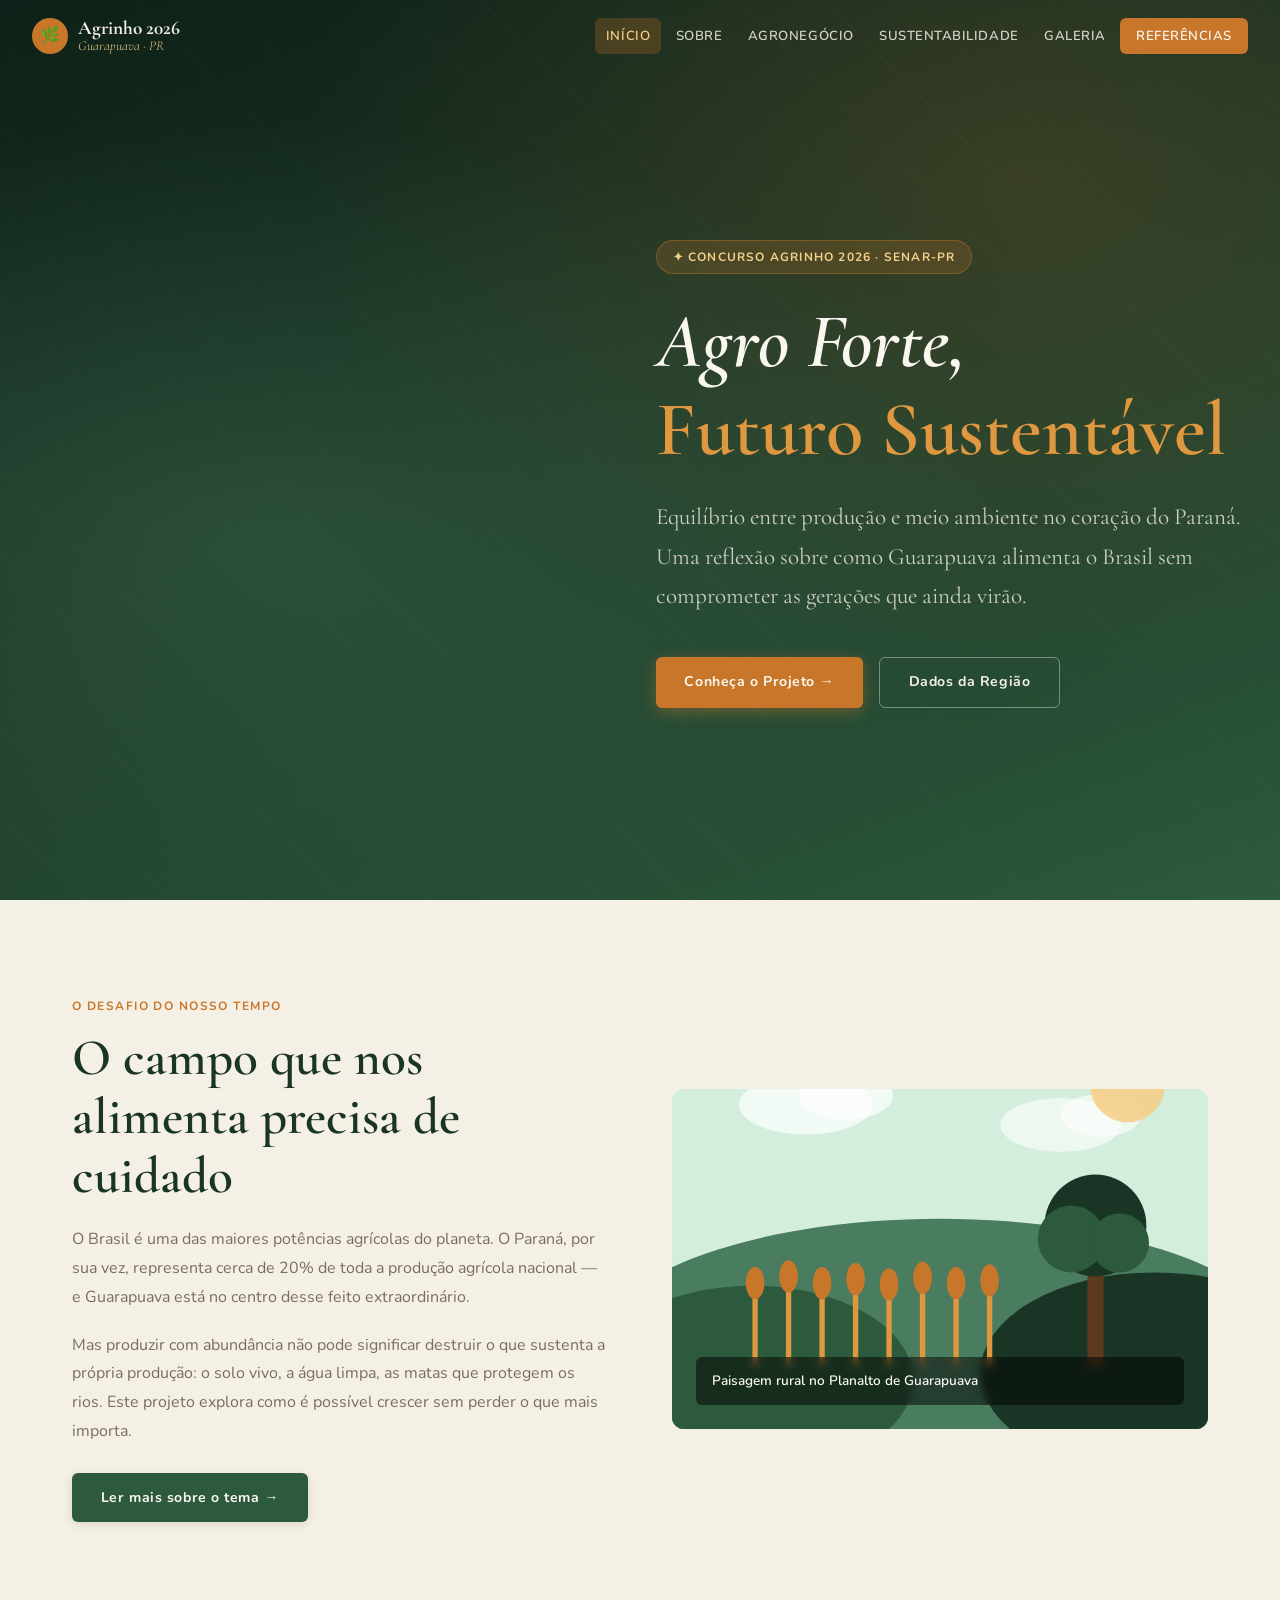
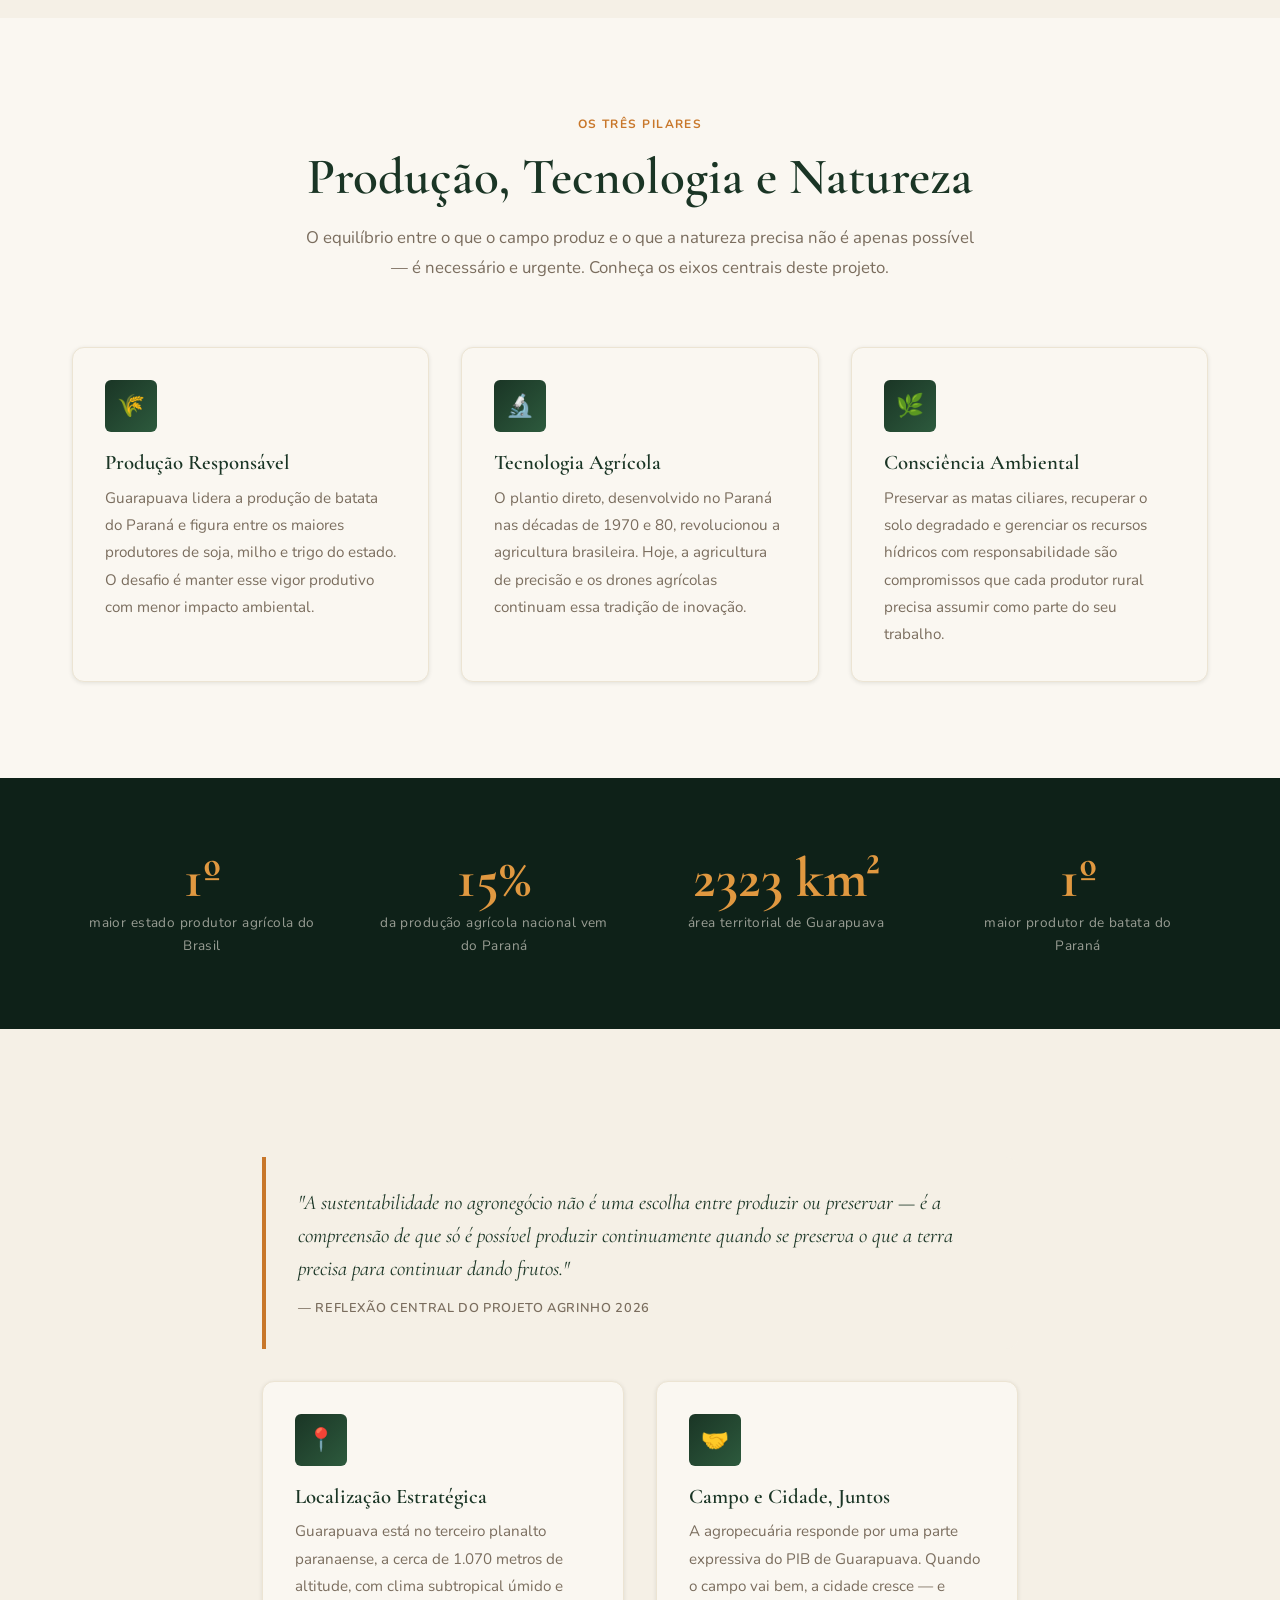
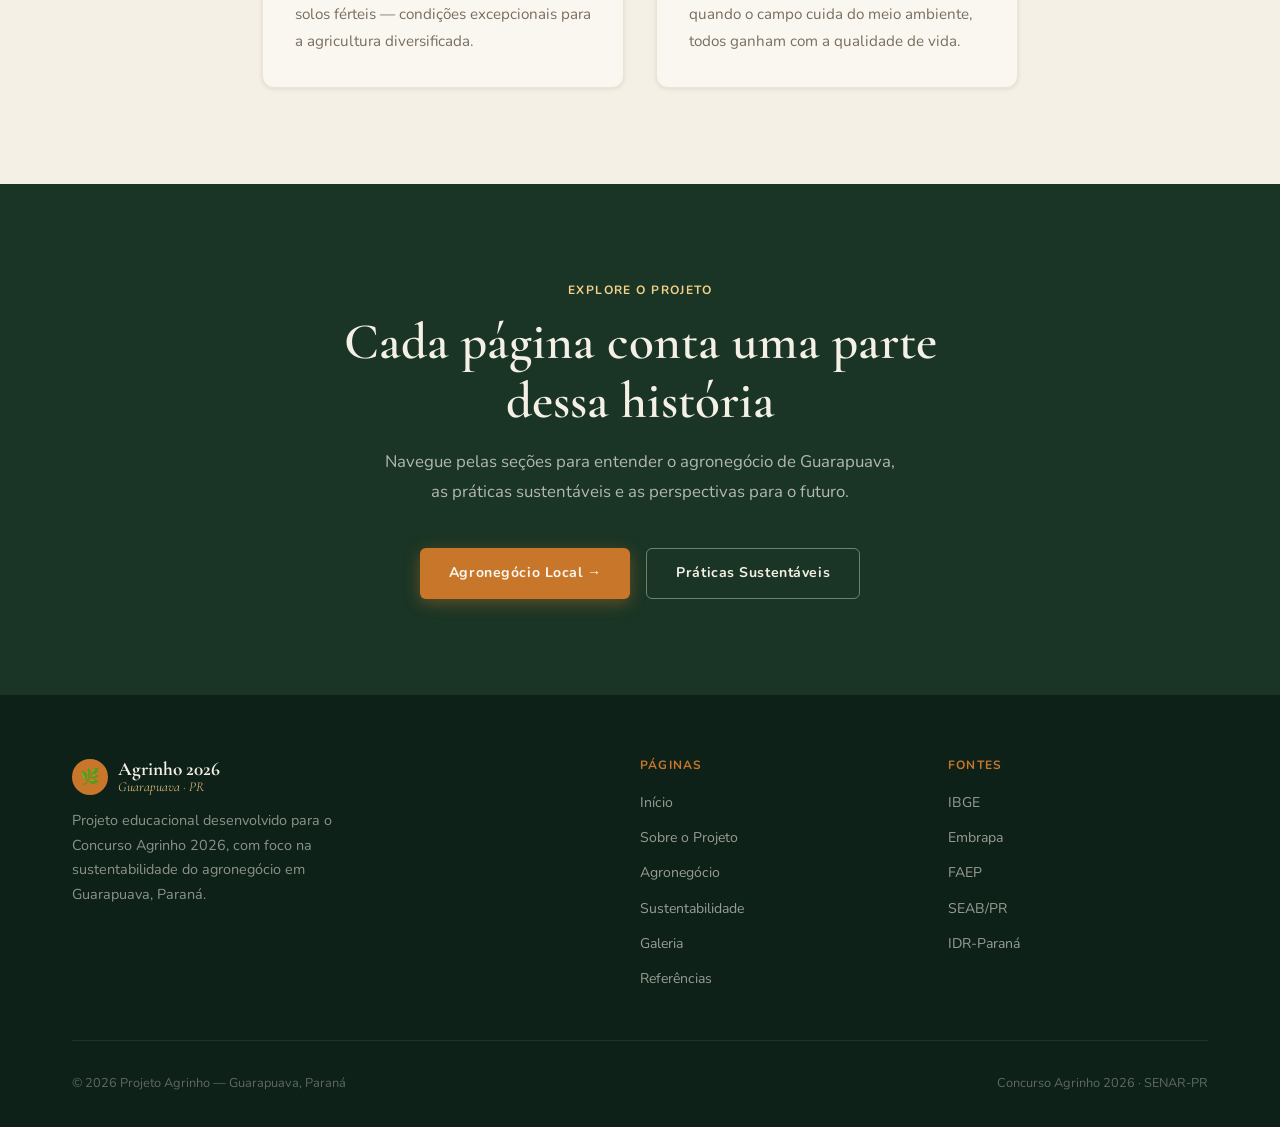
==== index.html @ 1bed99d6 "Fechado, meus nengue, tudo pelo VS!" ====
<!DOCTYPE html>
<html lang="pt-BR">
<head>
  <meta charset="UTF-8">
  <meta name="viewport" content="width=device-width, initial-scale=1.0">
  <meta name="description" content="Projeto Agrinho 2026 — Agro forte, futuro sustentável: equilíbrio entre produção e meio ambiente. Guarapuava, Paraná.">
  <title>Agrinho 2026 — Agro Forte, Futuro Sustentável | Guarapuava</title>
  <link rel="stylesheet" href="css/style.css">
</head>
<body>

<!-- ── Navigation ──────────────────────────────────────── -->
<nav class="nav" id="main-nav">
  <a class="nav-logo" href="index.html">
    <div class="nav-logo-mark">🌿</div>
    <div class="nav-logo-text">Agrinho 2026<span>Guarapuava · PR</span></div>
  </a>
  <div class="nav-links">
    <a href="index.html" class="active">Início</a>
    <a href="sobre.html">Sobre</a>
    <a href="agronegocio.html">Agronegócio</a>
    <a href="sustentabilidade.html">Sustentabilidade</a>
    <a href="galeria.html">Galeria</a>
    <a href="referencias.html" class="nav-cta">Referências</a>
  </div>
  <button class="nav-burger" aria-label="Abrir menu"><span></span><span></span><span></span></button>
</nav>
<div class="nav-mobile">
  <a href="index.html">🏠 Início</a>
  <a href="sobre.html">📖 Sobre o Projeto</a>
  <a href="agronegocio.html">🌾 Agronegócio</a>
  <a href="sustentabilidade.html">🌱 Sustentabilidade</a>
  <a href="galeria.html">📷 Galeria</a>
  <a href="referencias.html">📚 Referências</a>
</div>

<!-- ── Hero ────────────────────────────────────────────── -->
<section class="hero">
  <div class="hero-bg"></div>

  <!-- Decorative SVG landscape -->
  <svg class="hero-deco" viewBox="0 0 600 400" fill="none" xmlns="http://www.w3.org/2000/svg" aria-hidden="true">
    <ellipse cx="300" cy="380" rx="320" ry="80" fill="#4a7c5f"/>
    <rect x="40" y="120" width="18" height="180" fill="#2d5a3d"/>
    <ellipse cx="49" cy="100" rx="38" ry="55" fill="#2d5a3d"/>
    <rect x="130" y="160" width="14" height="140" fill="#2d5a3d"/>
    <ellipse cx="137" cy="140" rx="30" ry="45" fill="#1a3525"/>
    <rect x="490" y="100" width="20" height="200" fill="#2d5a3d"/>
    <ellipse cx="500" cy="80" rx="42" ry="58" fill="#2d5a3d"/>
    <rect x="530" y="140" width="16" height="160" fill="#1a3525"/>
    <ellipse cx="538" cy="125" rx="32" ry="48" fill="#1a3525"/>
    <!-- wheat stalks -->
    <line x1="200" y1="380" x2="195" y2="280" stroke="#c8772a" stroke-width="2.5"/>
    <ellipse cx="195" cy="270" rx="6" ry="14" fill="#e09840"/>
    <line x1="220" y1="380" x2="218" y2="270" stroke="#c8772a" stroke-width="2.5"/>
    <ellipse cx="218" cy="258" rx="6" ry="14" fill="#e09840"/>
    <line x1="240" y1="380" x2="243" y2="285" stroke="#c8772a" stroke-width="2.5"/>
    <ellipse cx="243" cy="273" rx="6" ry="14" fill="#e09840"/>
    <line x1="260" y1="380" x2="256" y2="265" stroke="#c8772a" stroke-width="2.5"/>
    <ellipse cx="256" cy="253" rx="6" ry="14" fill="#e09840"/>
    <line x1="340" y1="380" x2="338" y2="275" stroke="#c8772a" stroke-width="2.5"/>
    <ellipse cx="338" cy="263" rx="6" ry="14" fill="#e09840"/>
    <line x1="360" y1="380" x2="363" y2="268" stroke="#c8772a" stroke-width="2.5"/>
    <ellipse cx="363" cy="256" rx="6" ry="14" fill="#e09840"/>
    <line x1="380" y1="380" x2="377" y2="278" stroke="#c8772a" stroke-width="2.5"/>
    <ellipse cx="377" cy="266" rx="6" ry="14" fill="#e09840"/>
    <!-- mountains -->
    <polygon points="300,60 180,300 420,300" fill="#1a3525" opacity=".4"/>
    <polygon points="380,100 260,300 500,300" fill="#0e2118" opacity=".3"/>
    <polygon points="200,140 100,300 310,300" fill="#2d5a3d" opacity=".3"/>
    <!-- sun glow -->
    <circle cx="300" cy="80" r="45" fill="#e09840" opacity=".25"/>
    <circle cx="300" cy="80" r="28" fill="#f5d08a" opacity=".35"/>
  </svg>

  <div class="hero-content">
    <div class="hero-label">✦ Concurso Agrinho 2026 · SENAR-PR</div>
    <h1>Agro Forte,<br><em>Futuro Sustentável</em></h1>
    <p class="lead">Equilíbrio entre produção e meio ambiente no coração do Paraná. Uma reflexão sobre como Guarapuava alimenta o Brasil sem comprometer as gerações que ainda virão.</p>
    <div class="hero-actions">
      <a href="sobre.html" class="btn btn-primary">Conheça o Projeto →</a>
      <a href="agronegocio.html" class="btn btn-outline">Dados da Região</a>
    </div>
  </div>
</section>

<!-- ── Intro ────────────────────────────────────────────── -->
<section class="section bg-creme">
  <div class="container">
    <div class="split">
      <div class="split-text reveal-left">
        <span class="label">O desafio do nosso tempo</span>
        <h2>O campo que nos alimenta precisa de cuidado</h2>
        <p>O Brasil é uma das maiores potências agrícolas do planeta. O Paraná, por sua vez, representa cerca de 20% de toda a produção agrícola nacional — e Guarapuava está no centro desse feito extraordinário.</p>
        <p>Mas produzir com abundância não pode significar destruir o que sustenta a própria produção: o solo vivo, a água limpa, as matas que protegem os rios. Este projeto explora como é possível crescer sem perder o que mais importa.</p>
        <a href="sobre.html" class="btn btn-verde" style="margin-top:.5rem">Ler mais sobre o tema →</a>
      </div>
      <div class="reveal-right">
        <div class="viz-box" style="min-height:340px">
          <div class="viz-scene" style="background:linear-gradient(180deg,#e8f4ee 0%,#b5d4c2 35%,#7aaa8e 65%,#2d5a3d 100%)">
            <!-- Stylized field scene -->
            <svg width="100%" height="100%" viewBox="0 0 400 340" preserveAspectRatio="xMidYMid slice">
              <!-- sky -->
              <rect width="400" height="180" fill="#d4eedd"/>
              <!-- clouds -->
              <ellipse cx="100" cy="55" rx="50" ry="22" fill="white" opacity=".7"/>
              <ellipse cx="130" cy="48" rx="35" ry="18" fill="white" opacity=".7"/>
              <ellipse cx="290" cy="70" rx="45" ry="20" fill="white" opacity=".6"/>
              <ellipse cx="320" cy="63" rx="30" ry="16" fill="white" opacity=".6"/>
              <!-- sun -->
              <circle cx="340" cy="40" r="28" fill="#f5d08a" opacity=".9"/>
              <!-- hills -->
              <ellipse cx="200" cy="240" rx="260" ry="100" fill="#4a7c5f"/>
              <ellipse cx="60" cy="260" rx="120" ry="70" fill="#2d5a3d"/>
              <ellipse cx="360" cy="255" rx="130" ry="75" fill="#1a3525"/>
              <!-- rows of crops -->
              <rect x="60" y="195" width="4" height="55" fill="#e09840" rx="2"/>
              <ellipse cx="62" cy="188" rx="7" ry="12" fill="#c8772a"/>
              <rect x="85" y="190" width="4" height="60" fill="#e09840" rx="2"/>
              <ellipse cx="87" cy="183" rx="7" ry="12" fill="#c8772a"/>
              <rect x="110" y="195" width="4" height="55" fill="#e09840" rx="2"/>
              <ellipse cx="112" cy="188" rx="7" ry="12" fill="#c8772a"/>
              <rect x="135" y="192" width="4" height="58" fill="#e09840" rx="2"/>
              <ellipse cx="137" cy="185" rx="7" ry="12" fill="#c8772a"/>
              <rect x="160" y="196" width="4" height="54" fill="#e09840" rx="2"/>
              <ellipse cx="162" cy="189" rx="7" ry="12" fill="#c8772a"/>
              <rect x="185" y="191" width="4" height="59" fill="#e09840" rx="2"/>
              <ellipse cx="187" cy="184" rx="7" ry="12" fill="#c8772a"/>
              <rect x="210" y="195" width="4" height="55" fill="#e09840" rx="2"/>
              <ellipse cx="212" cy="188" rx="7" ry="12" fill="#c8772a"/>
              <rect x="235" y="193" width="4" height="57" fill="#e09840" rx="2"/>
              <ellipse cx="237" cy="186" rx="7" ry="12" fill="#c8772a"/>
              <!-- tree -->
              <rect x="310" y="160" width="12" height="90" fill="#5c3a1e"/>
              <circle cx="316" cy="145" r="38" fill="#1a3525"/>
              <circle cx="298" cy="155" r="25" fill="#2d5a3d"/>
              <circle cx="334" cy="158" r="22" fill="#2d5a3d"/>
            </svg>
          </div>
          <div class="viz-caption">Paisagem rural no Planalto de Guarapuava</div>
        </div>
      </div>
    </div>
  </div>
</section>

<!-- ── Three Pillars ────────────────────────────────────── -->
<section class="section bg-branco">
  <div class="container">
    <div class="section-header reveal">
      <span class="label">Os três pilares</span>
      <h2>Produção, Tecnologia e Natureza</h2>
      <p>O equilíbrio entre o que o campo produz e o que a natureza precisa não é apenas possível — é necessário e urgente. Conheça os eixos centrais deste projeto.</p>
    </div>
    <div class="grid-3">
      <div class="card reveal delay-1">
        <div class="card-icon">🌾</div>
        <h3>Produção Responsável</h3>
        <p>Guarapuava lidera a produção de batata do Paraná e figura entre os maiores produtores de soja, milho e trigo do estado. O desafio é manter esse vigor produtivo com menor impacto ambiental.</p>
      </div>
      <div class="card reveal delay-2">
        <div class="card-icon">🔬</div>
        <h3>Tecnologia Agrícola</h3>
        <p>O plantio direto, desenvolvido no Paraná nas décadas de 1970 e 80, revolucionou a agricultura brasileira. Hoje, a agricultura de precisão e os drones agrícolas continuam essa tradição de inovação.</p>
      </div>
      <div class="card reveal delay-3">
        <div class="card-icon">🌿</div>
        <h3>Consciência Ambiental</h3>
        <p>Preservar as matas ciliares, recuperar o solo degradado e gerenciar os recursos hídricos com responsabilidade são compromissos que cada produtor rural precisa assumir como parte do seu trabalho.</p>
      </div>
    </div>
  </div>
</section>

<!-- ── Stats Strip ───────────────────────────────────────── -->
<div class="stat-strip">
  <div class="container">
    <div class="stat-strip-inner">
      <div class="stat-item reveal">
        <span class="stat-number"><span data-target="2" data-suffix="º">2º</span></span>
        <span class="stat-label">maior estado produtor agrícola do Brasil</span>
      </div>
      <div class="stat-item reveal delay-1">
        <span class="stat-number"><span data-target="20" data-suffix="%">20%</span></span>
        <span class="stat-label">da produção agrícola nacional vem do Paraná</span>
      </div>
      <div class="stat-item reveal delay-2">
        <span class="stat-number"><span data-target="3177" data-suffix=" km²">3.177 km²</span></span>
        <span class="stat-label">área territorial de Guarapuava</span>
      </div>
      <div class="stat-item reveal delay-3">
        <span class="stat-number"><span data-target="1" data-suffix="º">1º</span></span>
        <span class="stat-label">maior produtor de batata do Paraná</span>
      </div>
    </div>
  </div>
</div>

<!-- ── Callout ──────────────────────────────────────────── -->
<section class="section bg-creme">
  <div class="container" style="max-width:820px">
    <div class="callout reveal">
      <p>"A sustentabilidade no agronegócio não é uma escolha entre produzir ou preservar — é a compreensão de que só é possível produzir continuamente quando se preserva o que a terra precisa para continuar dando frutos."</p>
      <cite>— Reflexão central do Projeto Agrinho 2026</cite>
    </div>
    <div class="grid-2" style="margin-top:2rem">
      <div class="card reveal delay-1">
        <div class="card-icon">📍</div>
        <h3>Localização Estratégica</h3>
        <p>Guarapuava está no terceiro planalto paranaense, a cerca de 1.070 metros de altitude, com clima subtropical úmido e solos férteis — condições excepcionais para a agricultura diversificada.</p>
      </div>
      <div class="card reveal delay-2">
        <div class="card-icon">🤝</div>
        <h3>Campo e Cidade, Juntos</h3>
        <p>A agropecuária responde por uma parte expressiva do PIB de Guarapuava. Quando o campo vai bem, a cidade cresce — e quando o campo cuida do meio ambiente, todos ganham com a qualidade de vida.</p>
      </div>
    </div>
  </div>
</section>

<!-- ── CTA Block ─────────────────────────────────────────── -->
<section class="section bg-verde">
  <div class="container" style="text-align:center">
    <div class="reveal">
      <span class="label" style="color:var(--ambar-palido);display:block;margin-bottom:.8rem">Explore o projeto</span>
      <h2 style="color:var(--creme);max-width:640px;margin:0 auto 1rem">Cada página conta uma parte dessa história</h2>
      <p style="color:rgba(245,240,230,.7);max-width:520px;margin:0 auto 2.5rem;font-size:1.05rem">Navegue pelas seções para entender o agronegócio de Guarapuava, as práticas sustentáveis e as perspectivas para o futuro.</p>
      <div style="display:flex;gap:1rem;justify-content:center;flex-wrap:wrap">
        <a href="agronegocio.html" class="btn btn-primary">Agronegócio Local →</a>
        <a href="sustentabilidade.html" class="btn btn-outline">Práticas Sustentáveis</a>
      </div>
    </div>
  </div>
</section>

<!-- ── Footer ────────────────────────────────────────────── -->
<footer class="footer">
  <div class="container">
    <div class="footer-grid">
      <div class="footer-brand">
        <a class="nav-logo" href="index.html">
          <div class="nav-logo-mark">🌿</div>
          <div class="nav-logo-text">Agrinho 2026<span>Guarapuava · PR</span></div>
        </a>
        <p>Projeto educacional desenvolvido para o Concurso Agrinho 2026, com foco na sustentabilidade do agronegócio em Guarapuava, Paraná.</p>
      </div>
      <div class="footer-col">
        <h5>Páginas</h5>
        <ul>
          <li><a href="index.html">Início</a></li>
          <li><a href="sobre.html">Sobre o Projeto</a></li>
          <li><a href="agronegocio.html">Agronegócio</a></li>
          <li><a href="sustentabilidade.html">Sustentabilidade</a></li>
          <li><a href="galeria.html">Galeria</a></li>
          <li><a href="referencias.html">Referências</a></li>
        </ul>
      </div>
      <div class="footer-col">
        <h5>Fontes</h5>
        <ul>
          <li><a href="https://www.ibge.gov.br" target="_blank">IBGE</a></li>
          <li><a href="https://www.embrapa.br" target="_blank">Embrapa</a></li>
          <li><a href="https://www.faep.com.br" target="_blank">FAEP</a></li>
          <li><a href="https://www.agricultura.pr.gov.br" target="_blank">SEAB/PR</a></li>
          <li><a href="https://www.idr.pr.gov.br" target="_blank">IDR-Paraná</a></li>
        </ul>
      </div>
    </div>
    <div class="footer-bottom">
      <span>© 2026 Projeto Agrinho — Guarapuava, Paraná</span>
      <span>Concurso Agrinho 2026 · SENAR-PR</span>
    </div>
  </div>
</footer>

<script src="js/main.js"></script>
</body>
</html>
---- css/style.css ----
/* ============================================================
   AGRINHO 2026 — Agro Forte, Futuro Sustentável
   Stylesheet principal — Estilo Editorial Orgânico
   ============================================================ */

@import url('https://fonts.googleapis.com/css2?family=Cormorant+Garamond:ital,wght@0,300;0,400;0,600;0,700;1,300;1,400;1,600&family=Nunito:wght@300;400;500;600;700&family=Playfair+Display:ital,wght@0,700;0,800;1,400&display=swap');

/* ── Variables ──────────────────────────────────────────── */
:root {
  --verde-escuro:    #0e2118;
  --verde-floresta:  #1a3525;
  --verde-medio:     #2d5a3d;
  --verde-claro:     #4a7c5f;
  --verde-suave:     #7aaa8e;
  --verde-palido:    #c4ddd0;
  --ambar:           #c8772a;
  --ambar-claro:     #e09840;
  --ambar-palido:    #f5d08a;
  --creme:           #f5f0e6;
  --creme-escuro:    #ece4d3;
  --branco:          #faf7f1;
  --marrom:          #3a1f0c;
  --cinza-quente:    #7a6d5e;
  --font-display:    'Cormorant Garamond', Georgia, serif;
  --font-heading:    'Playfair Display', Georgia, serif;
  --font-body:       'Nunito', sans-serif;
  --shadow-xs: 0 1px 4px rgba(14,33,24,.10);
  --shadow-sm: 0 2px 10px rgba(14,33,24,.13);
  --shadow-md: 0 6px 24px rgba(14,33,24,.18);
  --shadow-lg: 0 12px 48px rgba(14,33,24,.25);
  --radius:    6px;
  --radius-lg: 12px;
  --ease:      cubic-bezier(.25,.8,.25,1);
  --transition:all .35s cubic-bezier(.25,.8,.25,1);
}

/* ── Reset ──────────────────────────────────────────────── */
*,*::before,*::after{box-sizing:border-box;margin:0;padding:0}
html{scroll-behavior:smooth;font-size:16px}
body{font-family:var(--font-body);background-color:var(--branco);color:var(--marrom);line-height:1.7;overflow-x:hidden}
img{max-width:100%;display:block}
a{color:inherit;text-decoration:none}
ul{list-style:none}

/* ── Typography ─────────────────────────────────────────── */
h1,h2,h3,h4,h5{font-family:var(--font-display);line-height:1.15;color:var(--verde-floresta)}
h1{font-size:clamp(2.4rem,6vw,4.8rem);font-weight:600}
h2{font-size:clamp(1.9rem,4vw,3.2rem);font-weight:600}
h3{font-size:clamp(1.4rem,3vw,2rem);font-weight:600}
h4{font-size:1.2rem;font-weight:600}
p{font-size:1rem;line-height:1.8;color:var(--cinza-quente)}
.lead{font-family:var(--font-display);font-size:clamp(1.15rem,2.5vw,1.45rem);font-weight:400;color:var(--verde-medio);line-height:1.7}
.label{font-family:var(--font-body);font-size:.75rem;font-weight:700;letter-spacing:.12em;text-transform:uppercase;color:var(--ambar)}

/* ── Navigation ─────────────────────────────────────────── */
.nav{position:fixed;top:0;left:0;right:0;z-index:1000;padding:0 2rem;height:72px;display:flex;align-items:center;justify-content:space-between;transition:var(--transition)}
.nav.transparent{background:transparent}
.nav.solid{background:var(--verde-floresta);box-shadow:var(--shadow-md)}
.nav-logo{display:flex;align-items:center;gap:.6rem}
.nav-logo-mark{width:36px;height:36px;background:var(--ambar);border-radius:50%;display:flex;align-items:center;justify-content:center;font-size:1rem;flex-shrink:0}
.nav-logo-text{font-family:var(--font-display);font-size:1.2rem;font-weight:700;color:var(--creme);line-height:1.1}
.nav-logo-text span{font-weight:300;font-style:italic;display:block;font-size:.85rem;color:var(--ambar-palido)}
.nav-links{display:flex;align-items:center;gap:.2rem}
.nav-links a{font-family:var(--font-body);font-size:.82rem;font-weight:600;letter-spacing:.04em;text-transform:uppercase;color:var(--creme);padding:.4rem .7rem;border-radius:var(--radius);transition:var(--transition);opacity:.85}
.nav-links a:hover,.nav-links a.active{background:rgba(200,119,42,.25);color:var(--ambar-palido);opacity:1}
.nav-cta{background:var(--ambar)!important;color:var(--branco)!important;opacity:1!important;padding:.45rem 1rem!important;border-radius:var(--radius)!important}
.nav-cta:hover{background:var(--ambar-claro)!important}
.nav-burger{display:none;flex-direction:column;gap:5px;cursor:pointer;padding:.4rem;background:none;border:none}
.nav-burger span{display:block;width:24px;height:2px;background:var(--creme);border-radius:2px;transition:var(--transition)}
.nav-mobile{display:none;position:fixed;top:72px;left:0;right:0;background:var(--verde-escuro);padding:1.5rem 2rem;z-index:999;border-top:1px solid rgba(255,255,255,.08);flex-direction:column;gap:.4rem}
.nav-mobile.open{display:flex}
.nav-mobile a{font-family:var(--font-body);font-size:.95rem;font-weight:600;color:var(--creme);padding:.7rem 1rem;border-radius:var(--radius);transition:var(--transition)}
.nav-mobile a:hover{background:rgba(200,119,42,.2)}

/* ── Hero ───────────────────────────────────────────────── */
.hero{position:relative;min-height:100vh;display:flex;align-items:center;overflow:hidden;background:var(--verde-floresta)}
.hero-bg{position:absolute;inset:0;background:radial-gradient(ellipse at 20% 60%,rgba(74,124,95,.35) 0%,transparent 55%),radial-gradient(ellipse at 80% 20%,rgba(200,119,42,.18) 0%,transparent 50%),linear-gradient(160deg,var(--verde-escuro) 0%,var(--verde-floresta) 45%,var(--verde-medio) 100%)}
.hero-bg::after{content:'';position:absolute;inset:0;background-image:repeating-linear-gradient(45deg,transparent,transparent 60px,rgba(255,255,255,.018) 60px,rgba(255,255,255,.018) 61px)}
.hero-content{position:relative;z-index:2;max-width:1200px;margin:0 auto;padding:8rem 2rem 5rem;width:100%}
.hero-label{display:inline-flex;align-items:center;gap:.5rem;background:rgba(200,119,42,.2);border:1px solid rgba(200,119,42,.4);border-radius:999px;padding:.35rem 1rem;font-family:var(--font-body);font-size:.75rem;font-weight:700;letter-spacing:.1em;text-transform:uppercase;color:var(--ambar-palido);margin-bottom:1.5rem}
.hero h1{color:var(--branco);max-width:820px;margin-bottom:1.5rem;font-style:italic}
.hero h1 em{font-style:normal;color:var(--ambar-claro)}
.hero .lead{color:rgba(245,240,230,.8);max-width:620px;margin-bottom:2.5rem}
.hero-actions{display:flex;gap:1rem;flex-wrap:wrap}
.page-hero{position:relative;padding:9rem 2rem 5rem;background:var(--verde-floresta);overflow:hidden;text-align:center}
.page-hero::before{content:'';position:absolute;inset:0;background:radial-gradient(ellipse at 50% 100%,rgba(74,124,95,.4) 0%,transparent 60%),radial-gradient(ellipse at 80% 0%,rgba(200,119,42,.15) 0%,transparent 50%)}
.page-hero .label{color:var(--ambar-palido);margin-bottom:.8rem;display:block}
.page-hero h1{color:var(--branco);font-style:italic;position:relative;z-index:1}
.page-hero p{color:rgba(245,240,230,.75);max-width:600px;margin:1rem auto 0;position:relative;z-index:1;font-size:1.05rem}

/* ── Buttons ─────────────────────────────────────────────── */
.btn{display:inline-flex;align-items:center;gap:.5rem;font-family:var(--font-body);font-size:.88rem;font-weight:700;letter-spacing:.04em;padding:.8rem 1.8rem;border-radius:var(--radius);border:none;cursor:pointer;transition:var(--transition);text-decoration:none}
.btn-primary{background:var(--ambar);color:var(--branco);box-shadow:0 4px 16px rgba(200,119,42,.4)}
.btn-primary:hover{background:var(--ambar-claro);box-shadow:0 6px 20px rgba(200,119,42,.5);transform:translateY(-2px)}
.btn-outline{background:transparent;color:var(--creme);border:1.5px solid rgba(245,240,230,.4)}
.btn-outline:hover{background:rgba(245,240,230,.1);border-color:rgba(245,240,230,.7)}
.btn-verde{background:var(--verde-medio);color:var(--branco);box-shadow:var(--shadow-sm)}
.btn-verde:hover{background:var(--verde-claro);transform:translateY(-2px)}

/* ── Layout ──────────────────────────────────────────────── */
.container{max-width:1200px;margin:0 auto;padding:0 2rem}
.section{padding:6rem 0}
.section-sm{padding:4rem 0}
.section-lg{padding:8rem 0}
.section-header{text-align:center;max-width:680px;margin:0 auto 4rem}
.section-header .label{display:block;margin-bottom:.8rem}
.section-header p{margin-top:1rem;font-size:1.05rem}
.grid-2{display:grid;grid-template-columns:1fr 1fr;gap:2rem}
.grid-3{display:grid;grid-template-columns:repeat(3,1fr);gap:2rem}
.grid-4{display:grid;grid-template-columns:repeat(4,1fr);gap:2rem}

/* ── Cards ───────────────────────────────────────────────── */
.card{background:var(--branco);border:1px solid var(--creme-escuro);border-radius:var(--radius-lg);padding:2rem;transition:var(--transition);box-shadow:var(--shadow-xs)}
.card:hover{box-shadow:var(--shadow-md);transform:translateY(-4px);border-color:var(--verde-palido)}
.card-icon{width:52px;height:52px;background:linear-gradient(135deg,var(--verde-floresta),var(--verde-medio));border-radius:var(--radius);display:flex;align-items:center;justify-content:center;font-size:1.4rem;margin-bottom:1.2rem;flex-shrink:0}
.card h3{color:var(--verde-floresta);margin-bottom:.6rem;font-size:1.3rem}
.card p{font-size:.95rem}

/* ── Stat Strip ──────────────────────────────────────────── */
.stat-strip{background:var(--verde-escuro);padding:3.5rem 0}
.stat-strip-inner{display:grid;grid-template-columns:repeat(4,1fr);gap:2rem;text-align:center}
.stat-item{padding:1rem}
.stat-number{font-family:var(--font-display);font-size:clamp(2.2rem,5vw,3.5rem);font-weight:700;color:var(--ambar-claro);line-height:1;display:block;margin-bottom:.3rem}
.stat-unit{font-size:1.2rem;color:var(--ambar)}
.stat-label{font-family:var(--font-body);font-size:.85rem;color:rgba(245,240,230,.6);letter-spacing:.03em;margin-top:.3rem;display:block}

/* ── Split ───────────────────────────────────────────────── */
.split{display:grid;grid-template-columns:1fr 1fr;gap:4rem;align-items:center}
.split.reverse{direction:rtl}
.split.reverse>*{direction:ltr}
.split-text .label{display:block;margin-bottom:.8rem}
.split-text h2{margin-bottom:1.2rem}
.split-text p{margin-bottom:1.2rem}

/* ── Viz Boxes ───────────────────────────────────────────── */
.viz-box{width:100%;border-radius:var(--radius-lg);display:flex;flex-direction:column;justify-content:flex-end;padding:1.5rem;position:relative;overflow:hidden;min-height:280px}
.viz-box .viz-scene{position:absolute;inset:0}
.viz-box .viz-caption{position:relative;z-index:2;background:rgba(0,0,0,.5);backdrop-filter:blur(4px);border-radius:var(--radius);padding:.8rem 1rem;color:var(--branco);font-size:.85rem;font-weight:600}

/* ── Data Bars ───────────────────────────────────────────── */
.data-bar-group{margin-bottom:1.2rem}
.data-bar-header{display:flex;justify-content:space-between;margin-bottom:.4rem;font-size:.9rem;font-weight:600;color:var(--verde-floresta)}
.data-bar-track{height:10px;background:var(--creme-escuro);border-radius:999px;overflow:hidden}
.data-bar-fill{height:100%;border-radius:999px;background:linear-gradient(90deg,var(--verde-floresta),var(--verde-claro));width:0;transition:width 1.2s cubic-bezier(.25,.8,.25,1)}
.data-bar-fill.amber{background:linear-gradient(90deg,var(--ambar),var(--ambar-claro))}

/* ── Callout ─────────────────────────────────────────────── */
.callout{background:var(--creme);border-left:4px solid var(--ambar);border-radius:0 var(--radius-lg) var(--radius-lg) 0;padding:1.8rem 2rem;margin:2rem 0}
.callout p{font-family:var(--font-display);font-size:1.3rem;font-style:italic;color:var(--verde-floresta);line-height:1.6}
.callout cite{display:block;font-family:var(--font-body);font-size:.8rem;font-style:normal;color:var(--cinza-quente);margin-top:.8rem;font-weight:600;letter-spacing:.05em;text-transform:uppercase}

/* ── Highlight Box ───────────────────────────────────────── */
.highlight-box{background:linear-gradient(135deg,var(--verde-floresta),var(--verde-medio));border-radius:var(--radius-lg);padding:3rem;color:var(--creme);text-align:center}
.highlight-box h2{color:var(--creme);margin-bottom:1rem}
.highlight-box p{color:rgba(245,240,230,.8)}

/* ── Gallery ─────────────────────────────────────────────── */
.gallery-grid{display:grid;grid-template-columns:repeat(3,1fr);gap:1.5rem}
.gallery-item{border-radius:var(--radius-lg);overflow:hidden;position:relative;aspect-ratio:4/3;cursor:pointer;transition:var(--transition)}
.gallery-item:hover{transform:scale(1.02);box-shadow:var(--shadow-lg)}
.gallery-item.tall{aspect-ratio:3/4}
.gallery-item.wide{grid-column:span 2;aspect-ratio:2/1}
.gallery-viz{width:100%;height:100%;position:relative;overflow:hidden}
.gallery-overlay{position:absolute;inset:0;background:linear-gradient(to top,rgba(14,33,24,.9) 0%,transparent 55%);display:flex;flex-direction:column;justify-content:flex-end;padding:1.5rem;opacity:0;transition:var(--transition)}
.gallery-item:hover .gallery-overlay{opacity:1}
.gallery-overlay h4{color:var(--creme);font-size:1rem;margin-bottom:.3rem}
.gallery-overlay p{color:rgba(245,240,230,.75);font-size:.8rem;line-height:1.5}
.gallery-tag{position:absolute;top:1rem;left:1rem;background:rgba(200,119,42,.85);color:var(--branco);font-size:.7rem;font-weight:700;letter-spacing:.08em;text-transform:uppercase;padding:.25rem .6rem;border-radius:999px;z-index:3}

/* ── References ──────────────────────────────────────────── */
.ref-list{display:flex;flex-direction:column;gap:1rem}
.ref-item{background:var(--branco);border:1px solid var(--creme-escuro);border-radius:var(--radius-lg);padding:1.5rem 2rem;display:flex;gap:1.5rem;align-items:flex-start;transition:var(--transition)}
.ref-item:hover{border-color:var(--verde-palido);box-shadow:var(--shadow-sm)}
.ref-num{font-family:var(--font-display);font-size:1.5rem;font-weight:700;color:var(--ambar);min-width:2rem;line-height:1;margin-top:.2rem}
.ref-body h4{color:var(--verde-floresta);font-size:1rem;margin-bottom:.3rem}
.ref-body p{font-size:.9rem;margin-bottom:.5rem}
.ref-link{display:inline-flex;align-items:center;gap:.3rem;font-size:.8rem;font-weight:700;color:var(--ambar);text-transform:uppercase;letter-spacing:.06em;transition:var(--transition)}
.ref-link:hover{color:var(--ambar-claro);text-decoration:underline}
.ref-badge{display:inline-block;background:var(--creme-escuro);color:var(--cinza-quente);font-size:.7rem;font-weight:700;letter-spacing:.06em;text-transform:uppercase;padding:.2rem .6rem;border-radius:999px;margin-bottom:.5rem}

/* ── Practice Cards ──────────────────────────────────────── */
.practice-card{background:var(--branco);border-radius:var(--radius-lg);overflow:hidden;box-shadow:var(--shadow-xs);transition:var(--transition);border:1px solid var(--creme-escuro)}
.practice-card:hover{box-shadow:var(--shadow-md);transform:translateY(-4px)}
.practice-card-header{padding:2rem 2rem 1.5rem;background:linear-gradient(135deg,var(--verde-floresta),var(--verde-medio));display:flex;align-items:center;gap:1rem}
.practice-card-header .icon{font-size:2rem}
.practice-card-header h3{color:var(--creme);font-size:1.2rem}
.practice-card-body{padding:1.5rem 2rem 2rem}
.practice-card-body p{font-size:.93rem;margin-bottom:1rem}
.tag-list{display:flex;flex-wrap:wrap;gap:.4rem;margin-top:.8rem}
.tag{font-size:.72rem;font-weight:700;letter-spacing:.04em;text-transform:uppercase;padding:.25rem .7rem;border-radius:999px;background:var(--creme-escuro);color:var(--cinza-quente)}
.tag.verde{background:rgba(74,124,95,.15);color:var(--verde-claro)}
.tag.ambar{background:rgba(200,119,42,.15);color:var(--ambar)}

/* ── Footer ──────────────────────────────────────────────── */
.footer{background:var(--verde-escuro);padding:4rem 0 2rem}
.footer-grid{display:grid;grid-template-columns:2fr 1fr 1fr;gap:3rem;margin-bottom:3rem}
.footer-brand p{color:rgba(245,240,230,.55);font-size:.9rem;margin-top:.8rem;max-width:300px;line-height:1.7}
.footer-col h5{font-family:var(--font-body);font-size:.75rem;font-weight:700;letter-spacing:.1em;text-transform:uppercase;color:var(--ambar);margin-bottom:1rem}
.footer-col ul{display:flex;flex-direction:column;gap:.5rem}
.footer-col ul a{font-size:.88rem;color:rgba(245,240,230,.6);transition:var(--transition)}
.footer-col ul a:hover{color:var(--creme)}
.footer-bottom{border-top:1px solid rgba(255,255,255,.08);padding-top:2rem;display:flex;justify-content:space-between;align-items:center;font-size:.8rem;color:rgba(245,240,230,.35)}

/* ── BG Helpers ──────────────────────────────────────────── */
.bg-creme{background-color:var(--creme)}
.bg-verde{background-color:var(--verde-floresta)}
.bg-escuro{background-color:var(--verde-escuro)}
.bg-branco{background-color:var(--branco)}

/* ── Breadcrumb ──────────────────────────────────────────── */
.breadcrumb{display:flex;align-items:center;gap:.5rem;font-size:.8rem;color:rgba(245,240,230,.5);margin-bottom:1.5rem;position:relative;z-index:1}
.breadcrumb a{color:rgba(245,240,230,.7);transition:var(--transition)}
.breadcrumb a:hover{color:var(--ambar-palido)}
.breadcrumb span{color:var(--ambar-palido)}

/* ── Animations ──────────────────────────────────────────── */
.reveal{opacity:0;transform:translateY(28px);transition:opacity .7s cubic-bezier(.25,.8,.25,1),transform .7s cubic-bezier(.25,.8,.25,1)}
.reveal.visible{opacity:1;transform:translateY(0)}
.reveal-left{opacity:0;transform:translateX(-30px);transition:opacity .7s cubic-bezier(.25,.8,.25,1),transform .7s cubic-bezier(.25,.8,.25,1)}
.reveal-left.visible{opacity:1;transform:translateX(0)}
.reveal-right{opacity:0;transform:translateX(30px);transition:opacity .7s cubic-bezier(.25,.8,.25,1),transform .7s cubic-bezier(.25,.8,.25,1)}
.reveal-right.visible{opacity:1;transform:translateX(0)}
.delay-1{transition-delay:.1s}
.delay-2{transition-delay:.2s}
.delay-3{transition-delay:.3s}
.delay-4{transition-delay:.4s}
.delay-5{transition-delay:.5s}

/* ── Media Queries ───────────────────────────────────────── */
@media(max-width:1024px){
  .grid-4{grid-template-columns:repeat(2,1fr)}
  .split{gap:2.5rem}
}
@media(max-width:768px){
  .nav-links{display:none}
  .nav-burger{display:flex}
  h1{font-size:clamp(2rem,8vw,3rem)}
  .split,.split.reverse{grid-template-columns:1fr;direction:ltr}
  .grid-2,.grid-3{grid-template-columns:1fr}
  .grid-4{grid-template-columns:1fr 1fr}
  .gallery-grid{grid-template-columns:1fr 1fr}
  .gallery-item.wide{grid-column:span 1;aspect-ratio:4/3}
  .stat-strip-inner{grid-template-columns:1fr 1fr}
  .footer-grid{grid-template-columns:1fr;gap:2rem}
  .footer-bottom{flex-direction:column;gap:.5rem;text-align:center}
  .hero-content{padding:7rem 1.5rem 4rem}
  .section{padding:4rem 0}
  .ref-item{flex-direction:column;gap:.8rem}
}
@media(max-width:480px){
  .grid-4,.gallery-grid{grid-template-columns:1fr}
  .stat-strip-inner{grid-template-columns:1fr 1fr;gap:1rem}
  .hero-actions{flex-direction:column}
  .btn{width:100%;justify-content:center}
}
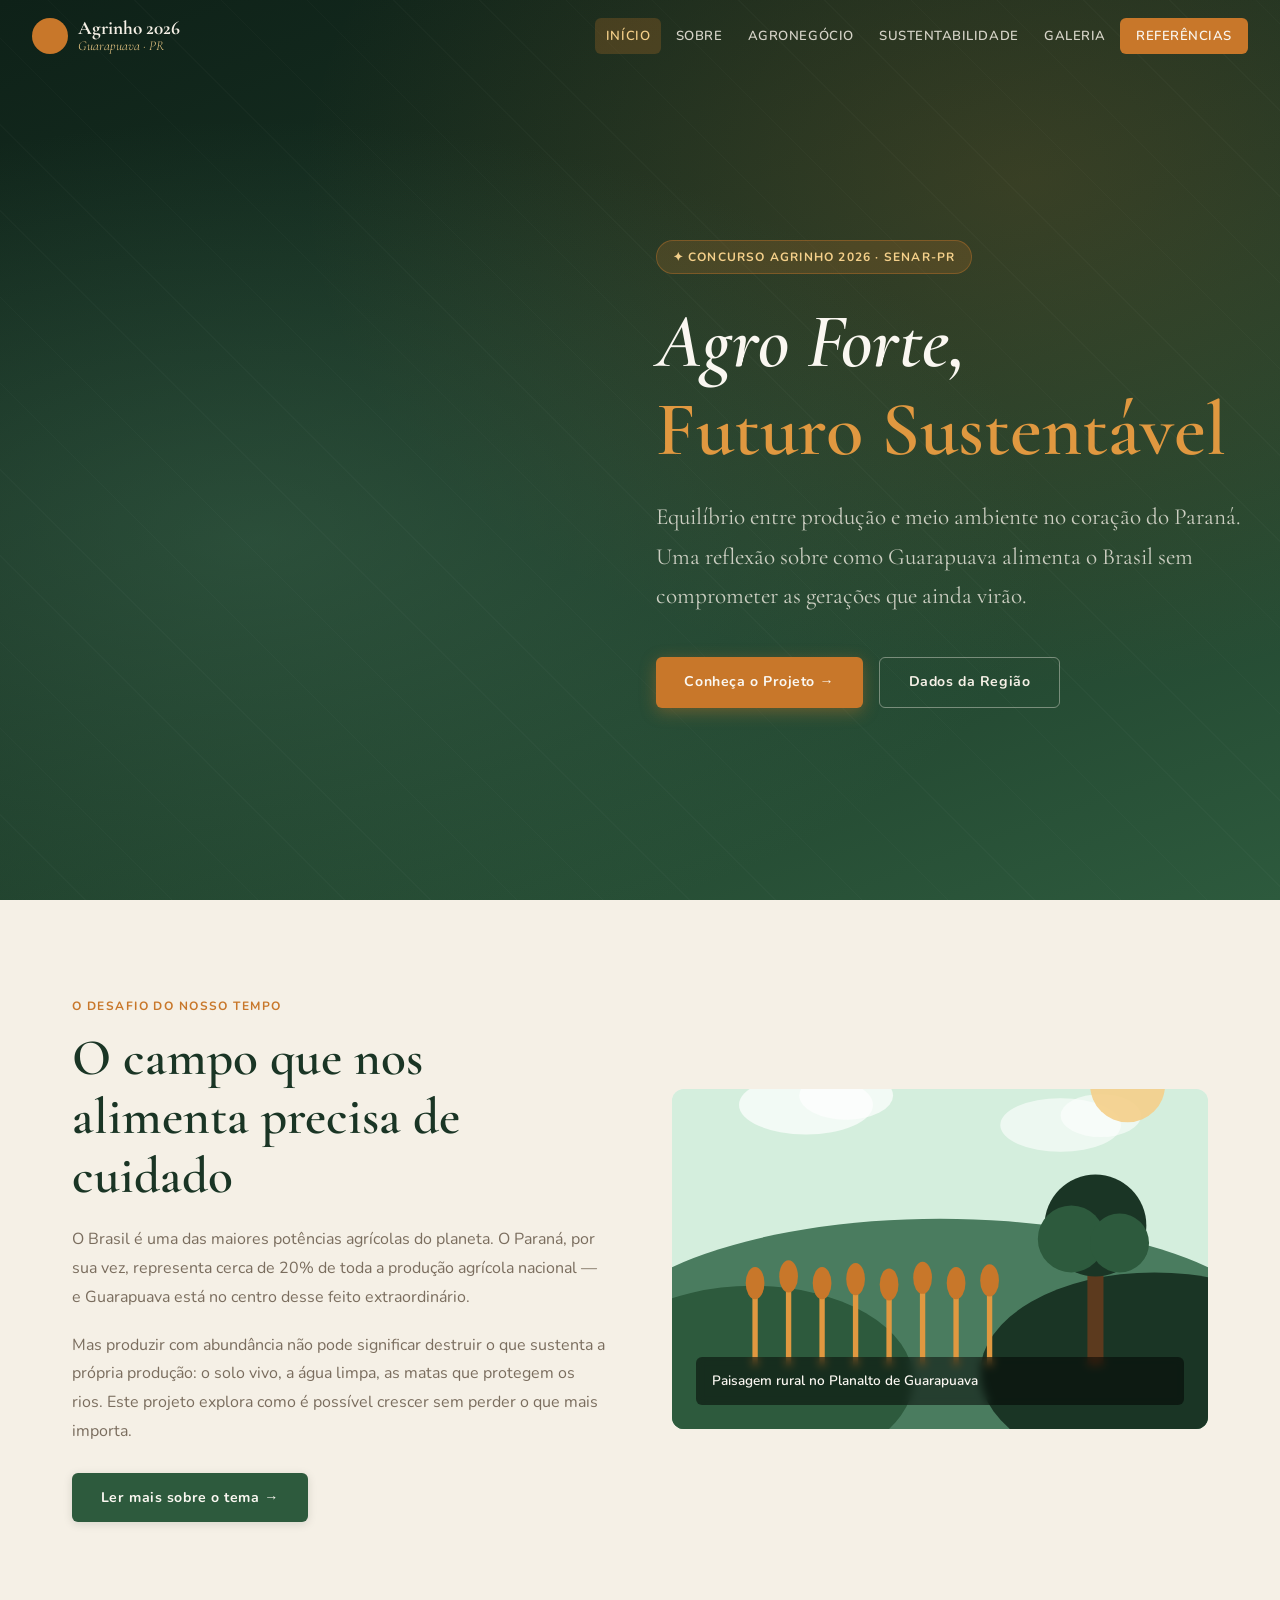
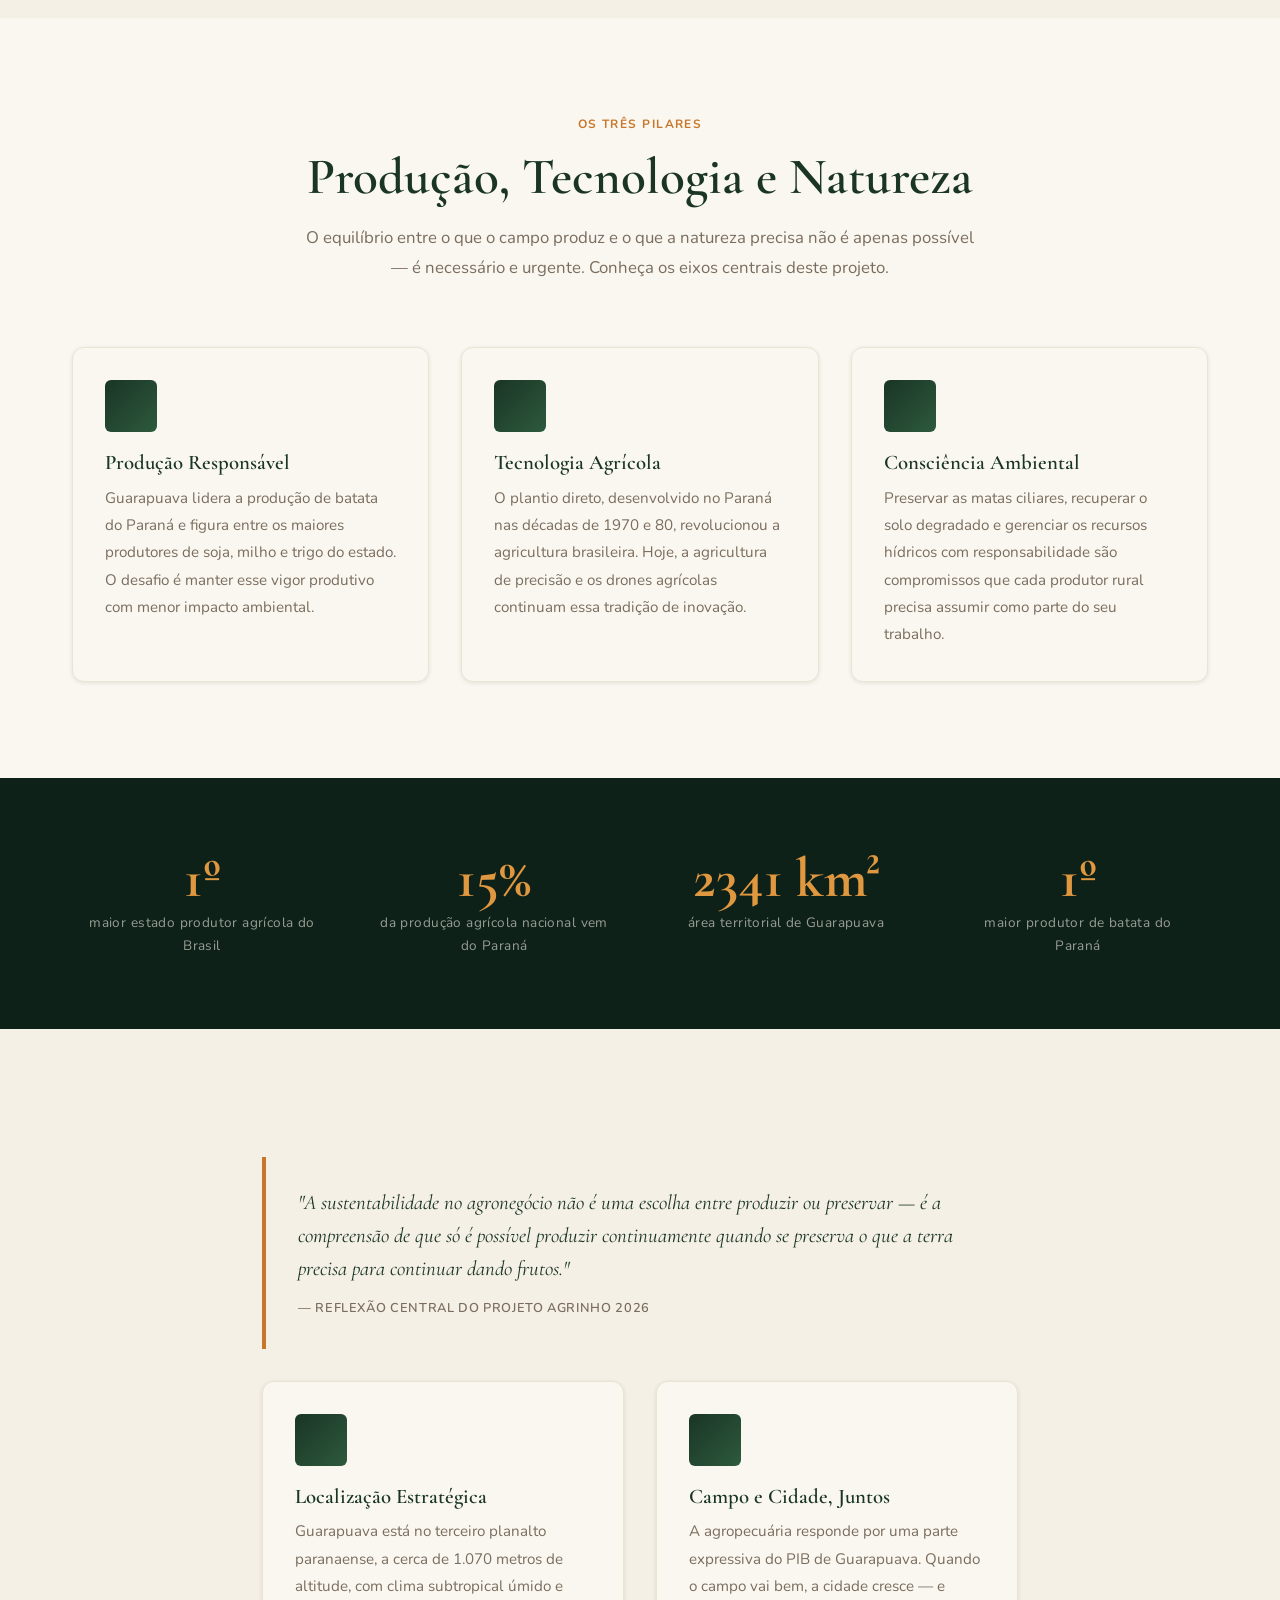
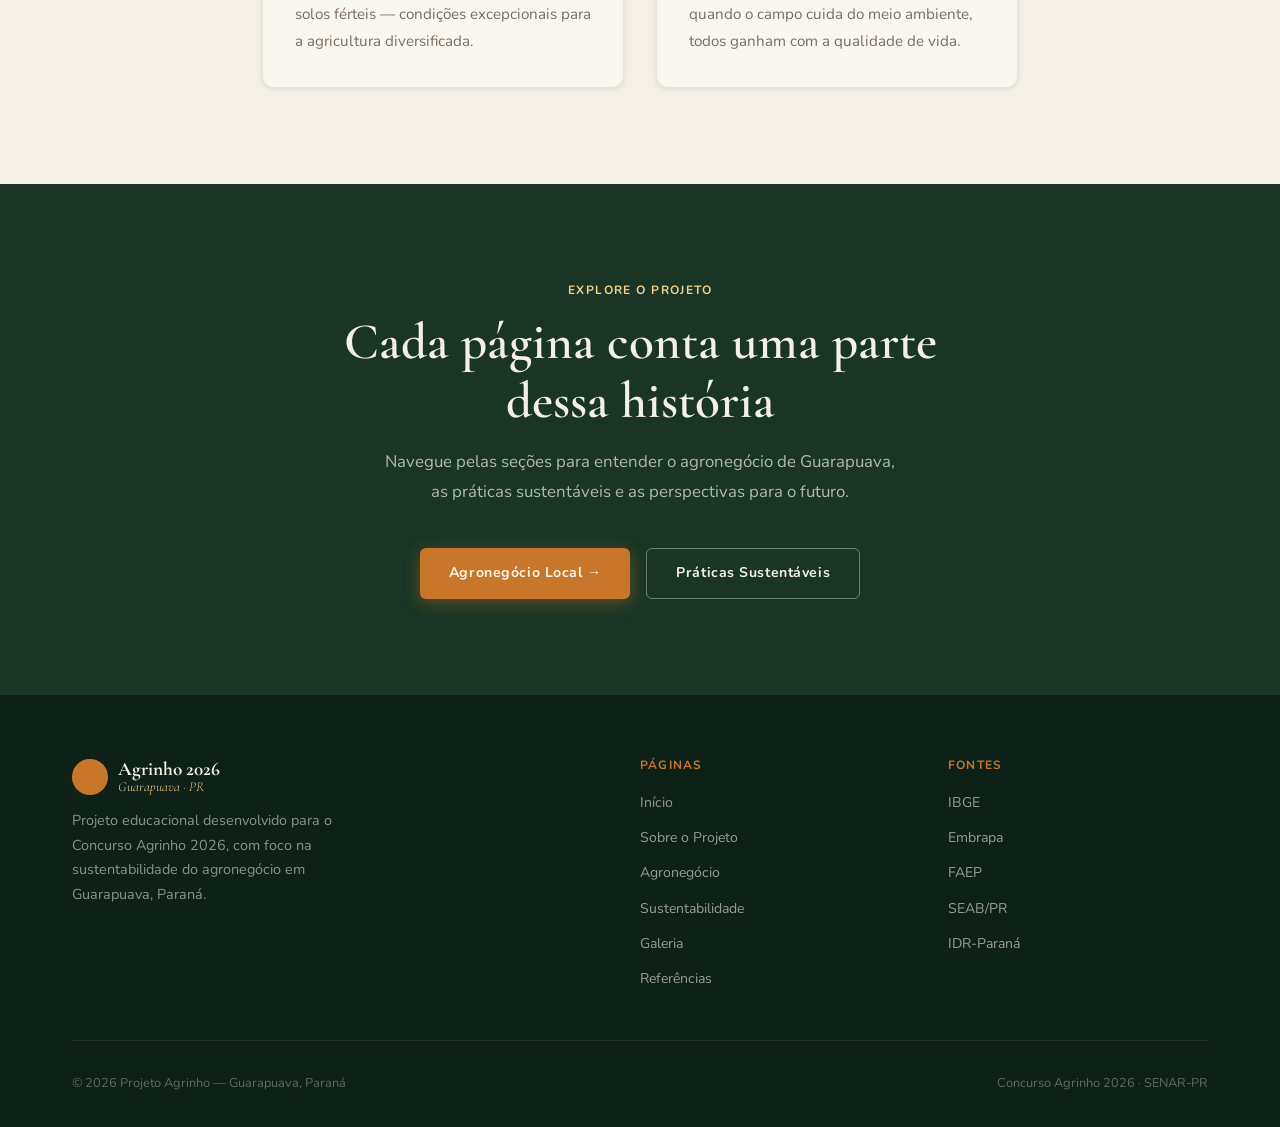
==== commit d582bee0: "index.html" ====
--- a/index.html
+++ b/index.html
@@ -12,7 +12,7 @@
 <!-- ── Navigation ──────────────────────────────────────── -->
 <nav class="nav" id="main-nav">
   <a class="nav-logo" href="index.html">
-    <div class="nav-logo-mark">🌿</div>
+    <div class="nav-logo-mark"></div>
     <div class="nav-logo-text">Agrinho 2026<span>Guarapuava · PR</span></div>
   </a>
   <div class="nav-links">
@@ -26,12 +26,12 @@
   <button class="nav-burger" aria-label="Abrir menu"><span></span><span></span><span></span></button>
 </nav>
 <div class="nav-mobile">
-  <a href="index.html">🏠 Início</a>
-  <a href="sobre.html">📖 Sobre o Projeto</a>
-  <a href="agronegocio.html">🌾 Agronegócio</a>
-  <a href="sustentabilidade.html">🌱 Sustentabilidade</a>
-  <a href="galeria.html">📷 Galeria</a>
-  <a href="referencias.html">📚 Referências</a>
+  <a href="index.html"> Início</a>
+  <a href="sobre.html"> Sobre o Projeto</a>
+  <a href="agronegocio.html"> Agronegócio</a>
+  <a href="sustentabilidade.html"> Sustentabilidade</a>
+  <a href="galeria.html"> Galeria</a>
+  <a href="referencias.html"> Referências</a>
 </div>
 
 <!-- ── Hero ────────────────────────────────────────────── -->
@@ -154,17 +154,17 @@
     </div>
     <div class="grid-3">
       <div class="card reveal delay-1">
-        <div class="card-icon">🌾</div>
+        <div class="card-icon"></div>
         <h3>Produção Responsável</h3>
         <p>Guarapuava lidera a produção de batata do Paraná e figura entre os maiores produtores de soja, milho e trigo do estado. O desafio é manter esse vigor produtivo com menor impacto ambiental.</p>
       </div>
       <div class="card reveal delay-2">
-        <div class="card-icon">🔬</div>
+        <div class="card-icon"></div>
         <h3>Tecnologia Agrícola</h3>
         <p>O plantio direto, desenvolvido no Paraná nas décadas de 1970 e 80, revolucionou a agricultura brasileira. Hoje, a agricultura de precisão e os drones agrícolas continuam essa tradição de inovação.</p>
       </div>
       <div class="card reveal delay-3">
-        <div class="card-icon">🌿</div>
+        <div class="card-icon"></div>
         <h3>Consciência Ambiental</h3>
         <p>Preservar as matas ciliares, recuperar o solo degradado e gerenciar os recursos hídricos com responsabilidade são compromissos que cada produtor rural precisa assumir como parte do seu trabalho.</p>
       </div>
@@ -205,12 +205,12 @@
     </div>
     <div class="grid-2" style="margin-top:2rem">
       <div class="card reveal delay-1">
-        <div class="card-icon">📍</div>
+        <div class="card-icon"></div>
         <h3>Localização Estratégica</h3>
         <p>Guarapuava está no terceiro planalto paranaense, a cerca de 1.070 metros de altitude, com clima subtropical úmido e solos férteis — condições excepcionais para a agricultura diversificada.</p>
       </div>
       <div class="card reveal delay-2">
-        <div class="card-icon">🤝</div>
+        <div class="card-icon"></div>
         <h3>Campo e Cidade, Juntos</h3>
         <p>A agropecuária responde por uma parte expressiva do PIB de Guarapuava. Quando o campo vai bem, a cidade cresce — e quando o campo cuida do meio ambiente, todos ganham com a qualidade de vida.</p>
       </div>
@@ -239,7 +239,7 @@
     <div class="footer-grid">
       <div class="footer-brand">
         <a class="nav-logo" href="index.html">
-          <div class="nav-logo-mark">🌿</div>
+          <div class="nav-logo-mark"></div>
           <div class="nav-logo-text">Agrinho 2026<span>Guarapuava · PR</span></div>
         </a>
         <p>Projeto educacional desenvolvido para o Concurso Agrinho 2026, com foco na sustentabilidade do agronegócio em Guarapuava, Paraná.</p>
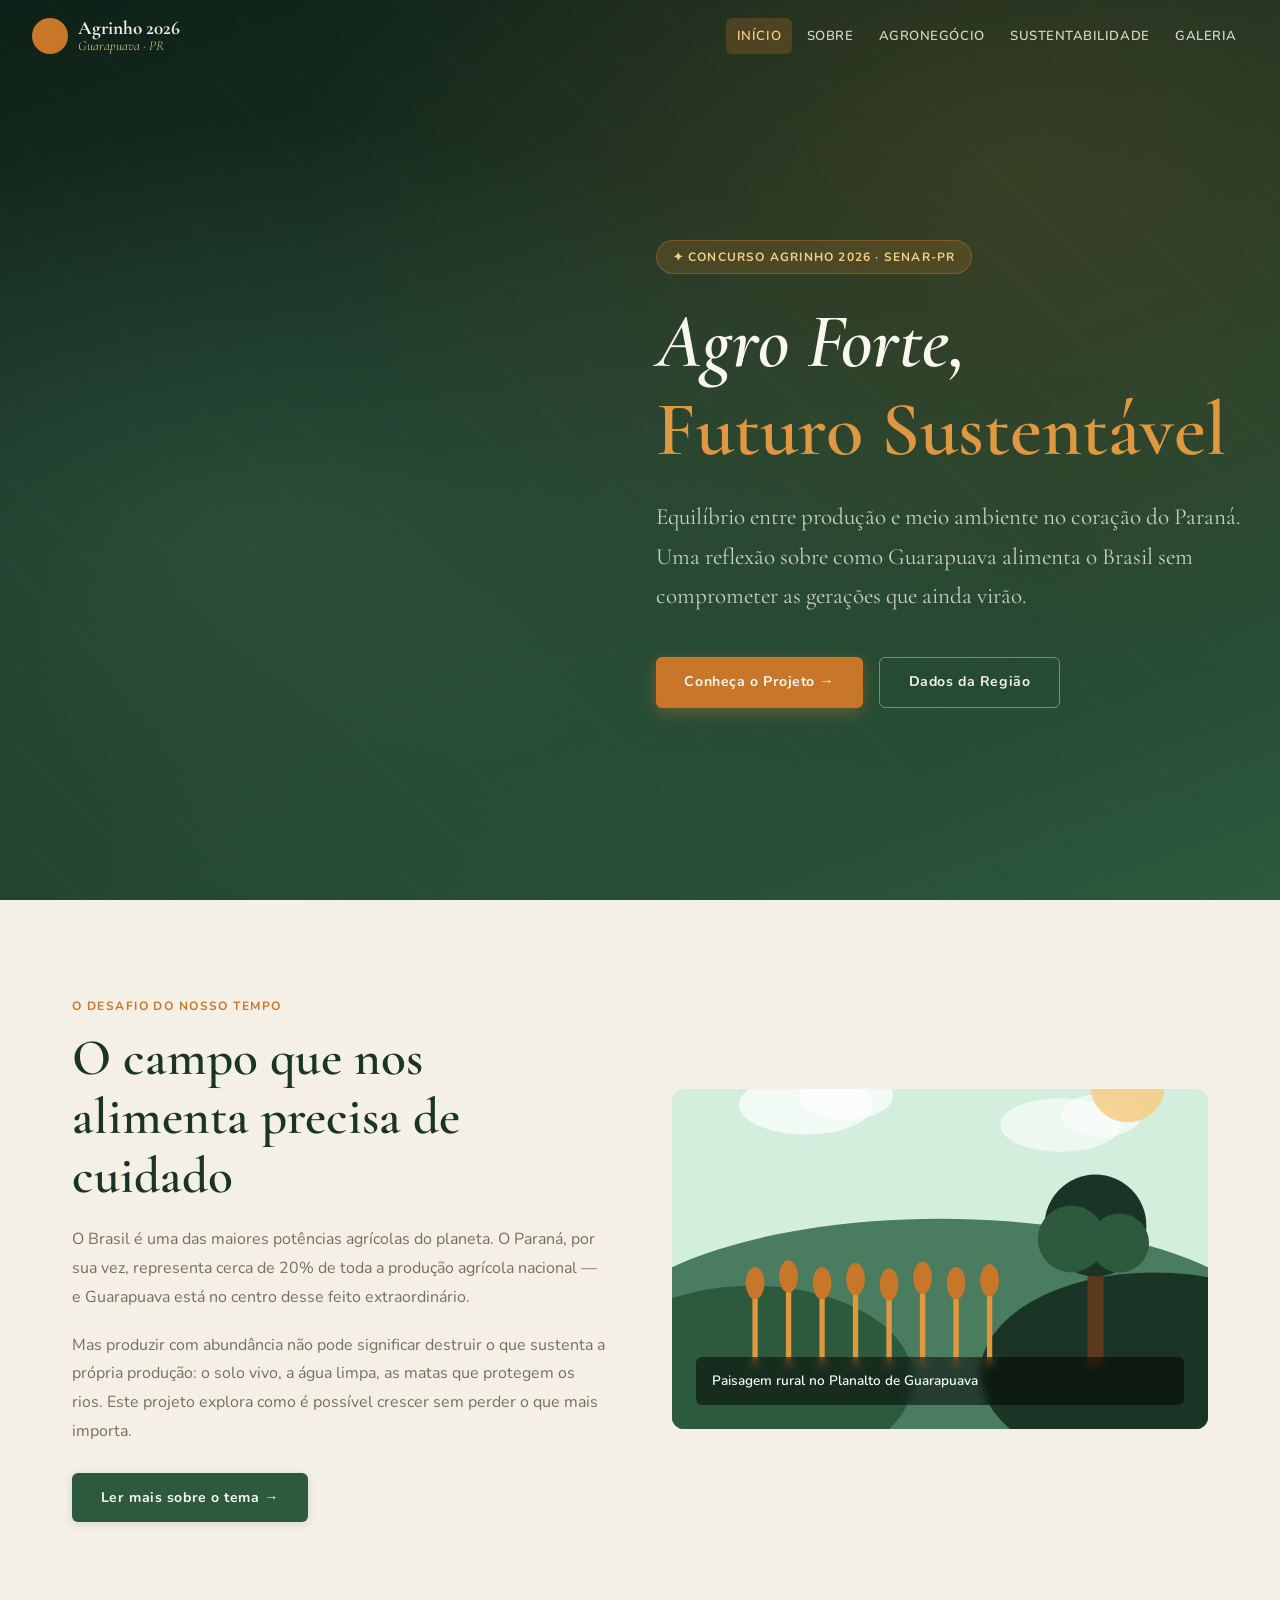
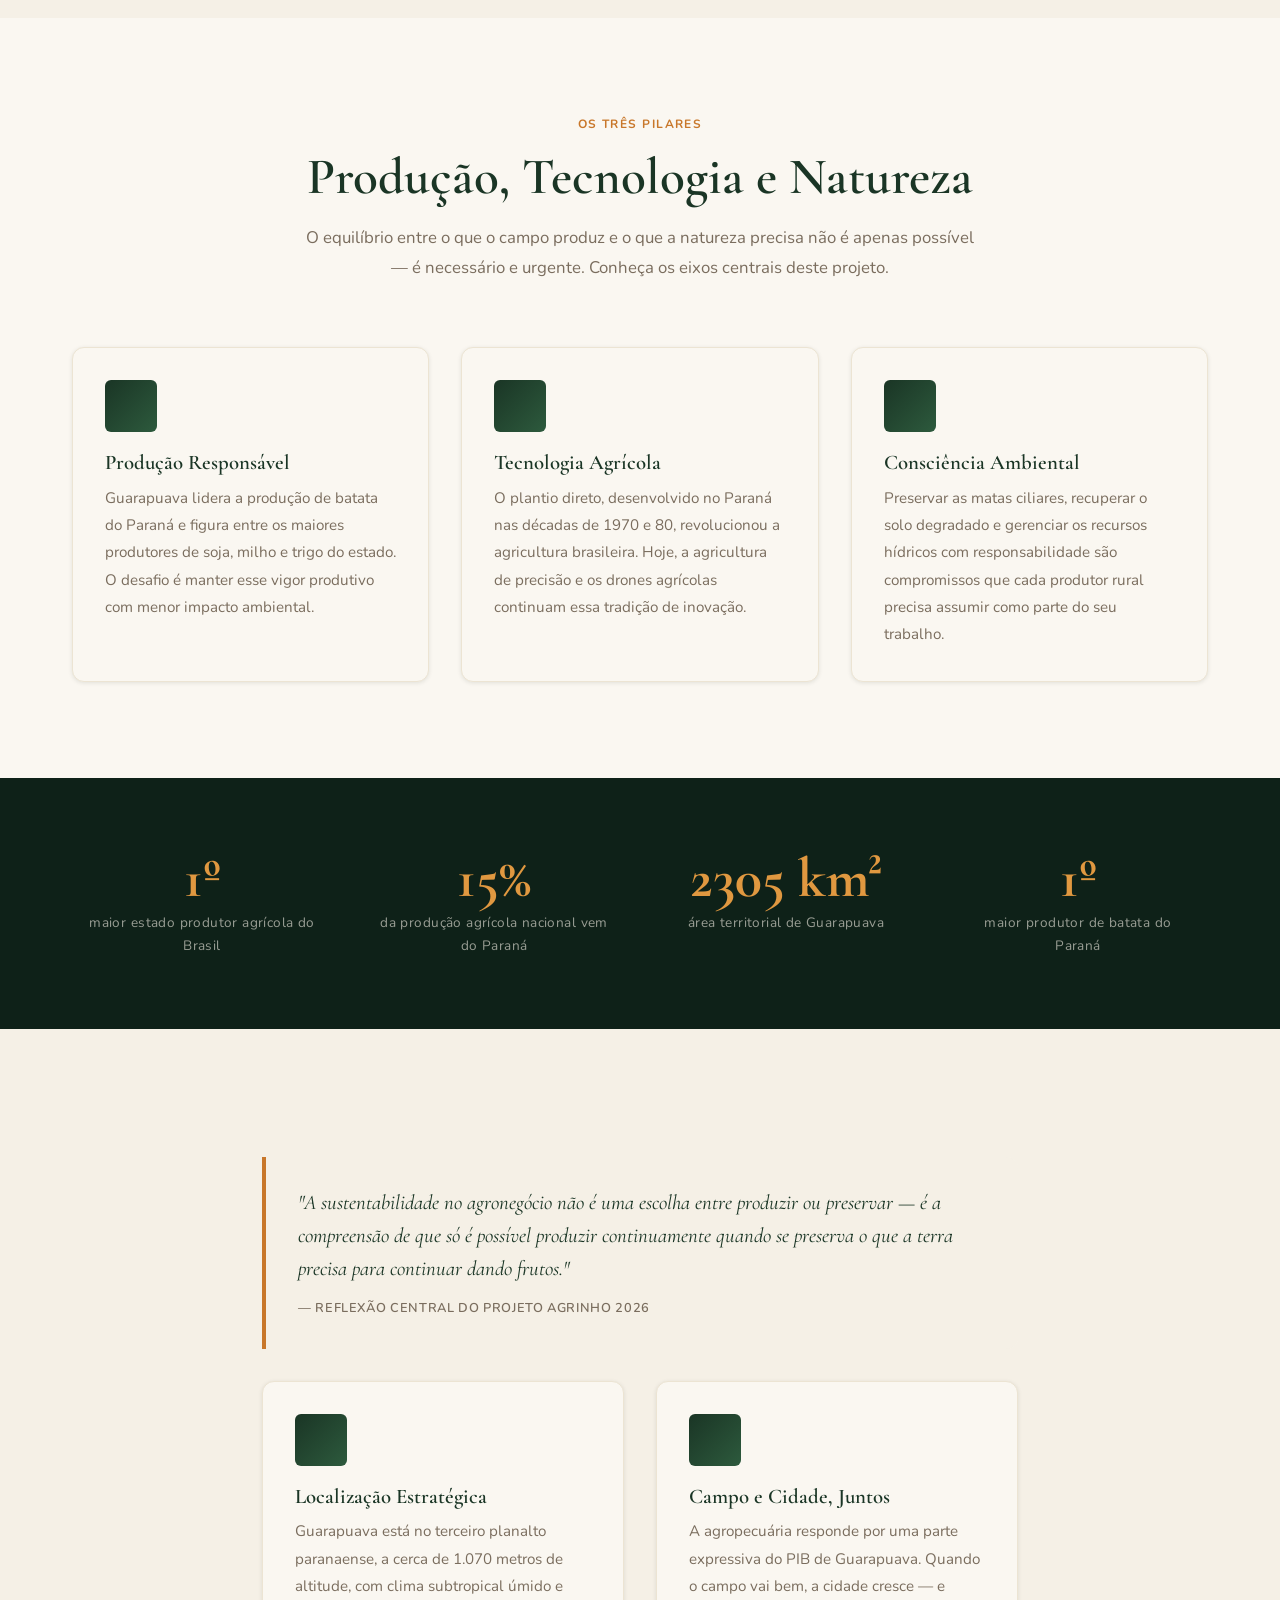
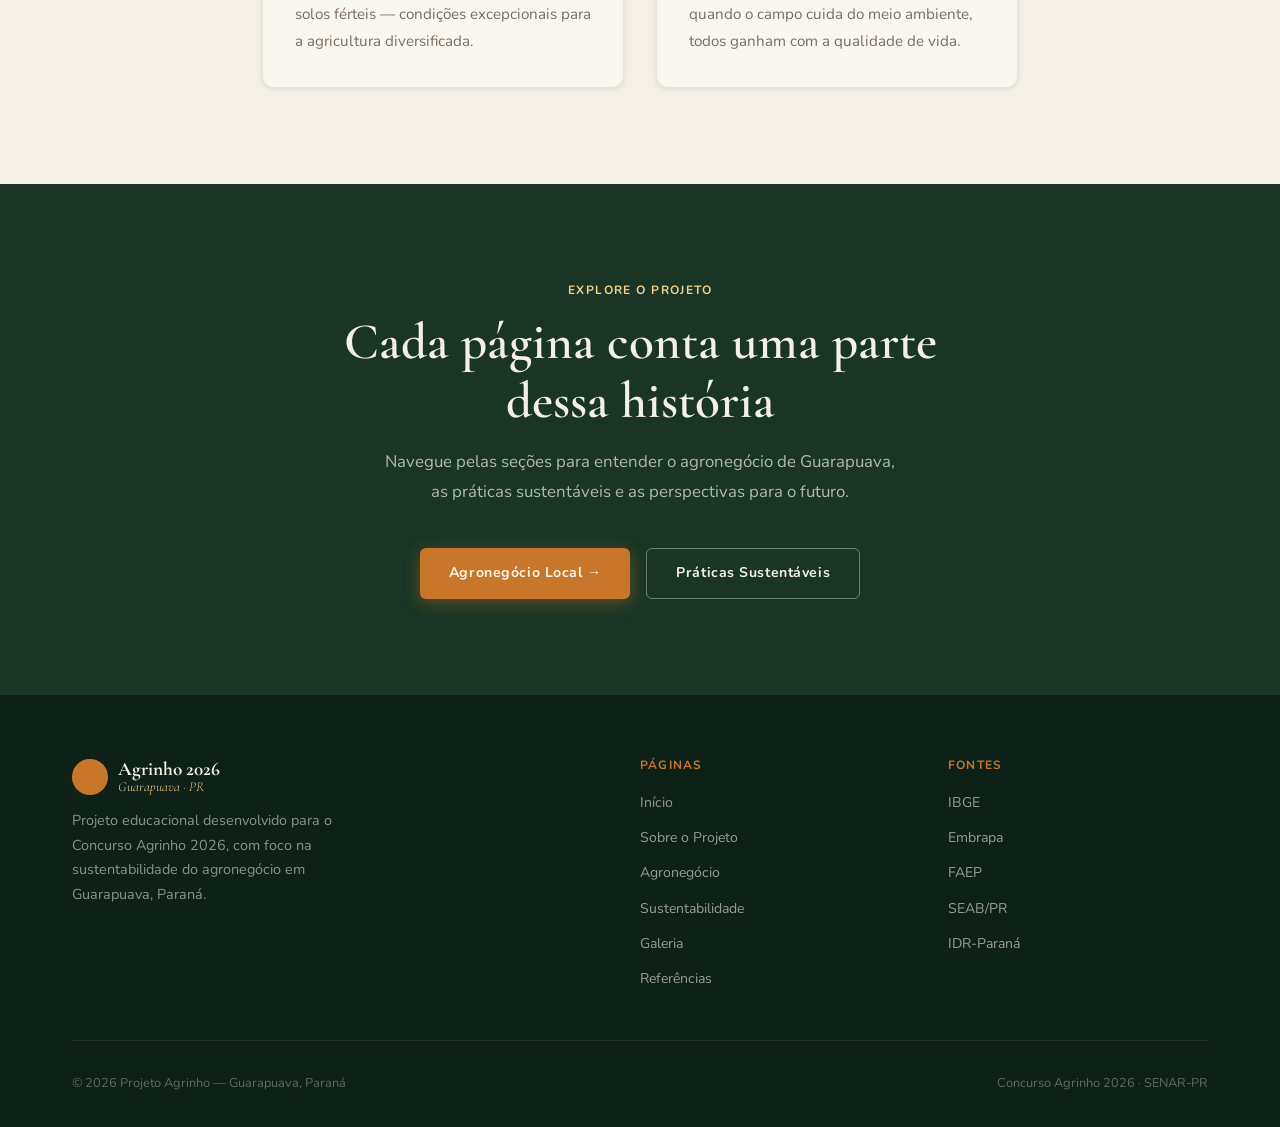
==== commit 29671a32: "Update index.html" ====
--- a/index.html
+++ b/index.html
@@ -21,7 +21,6 @@
     <a href="agronegocio.html">Agronegócio</a>
     <a href="sustentabilidade.html">Sustentabilidade</a>
     <a href="galeria.html">Galeria</a>
-    <a href="referencias.html" class="nav-cta">Referências</a>
   </div>
   <button class="nav-burger" aria-label="Abrir menu"><span></span><span></span><span></span></button>
 </nav>
@@ -31,7 +30,6 @@
   <a href="agronegocio.html"> Agronegócio</a>
   <a href="sustentabilidade.html"> Sustentabilidade</a>
   <a href="galeria.html"> Galeria</a>
-  <a href="referencias.html"> Referências</a>
 </div>
 
 <!-- ── Hero ────────────────────────────────────────────── -->
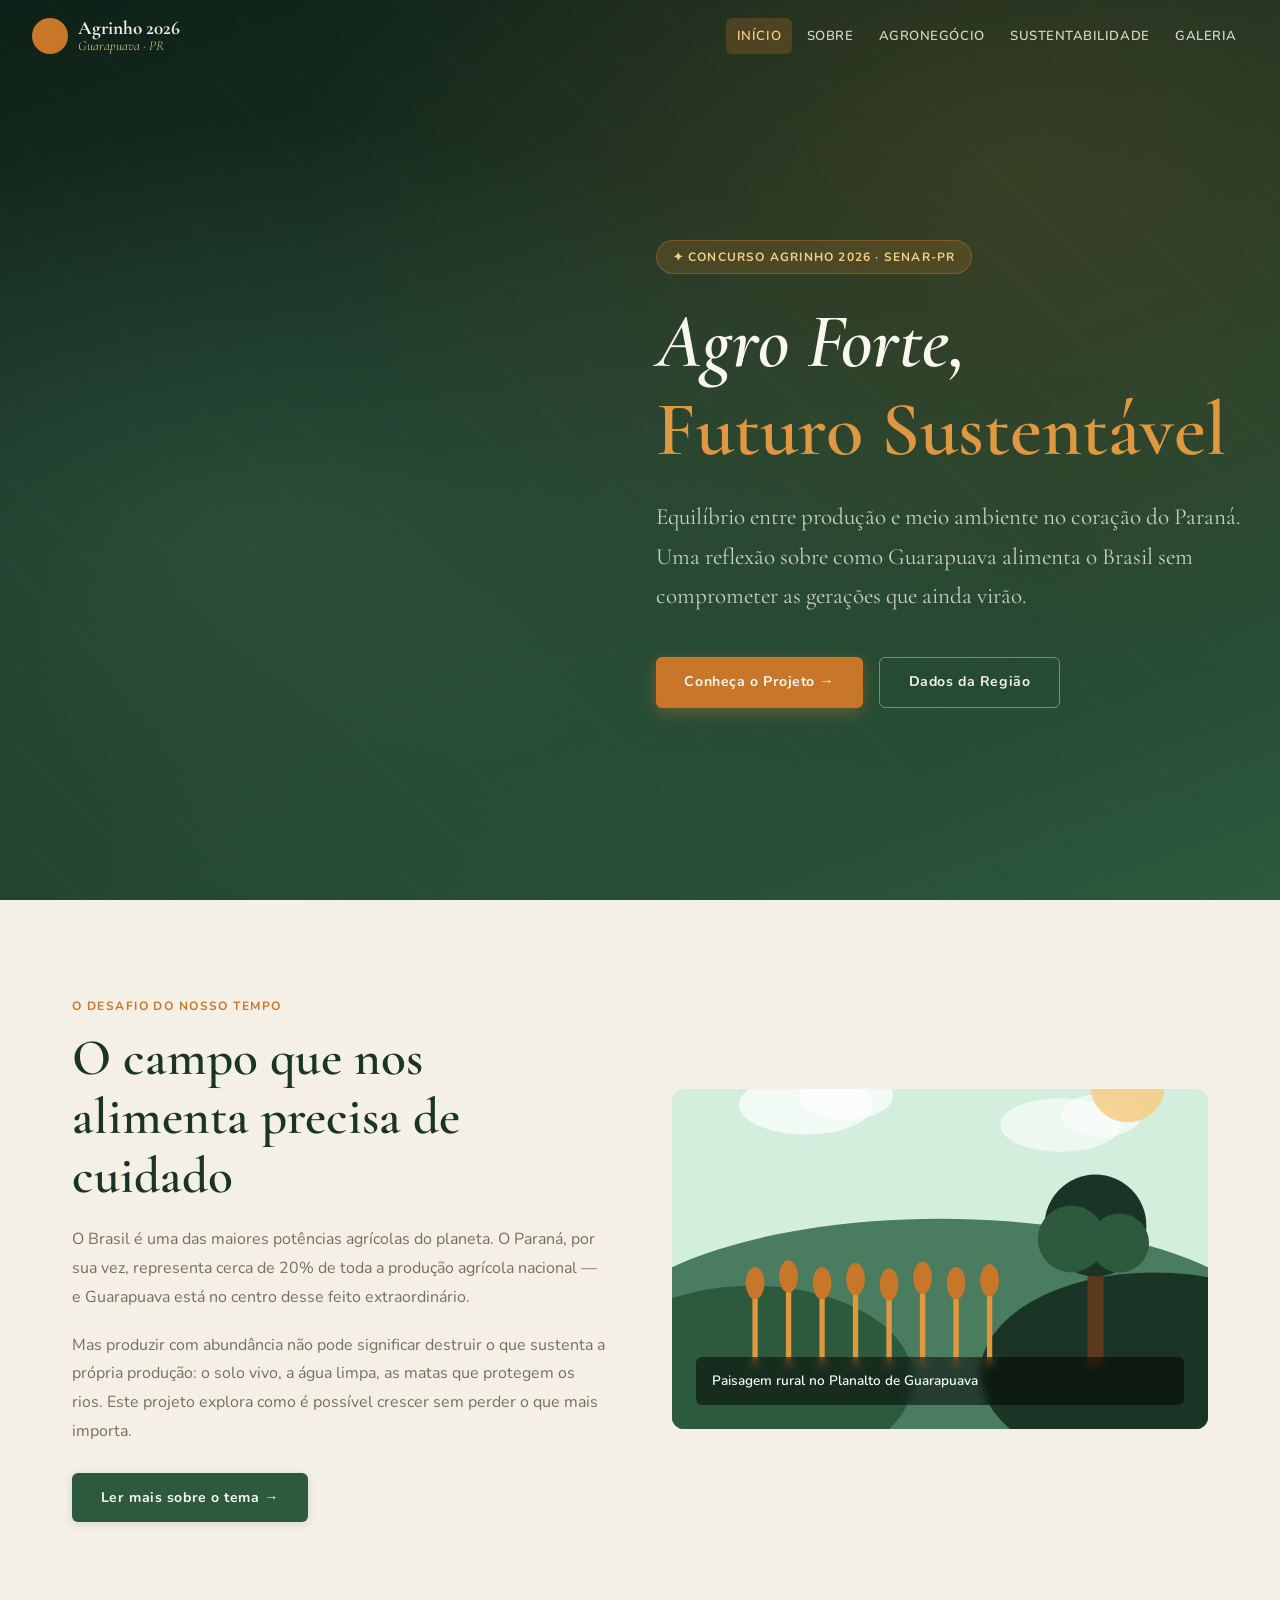
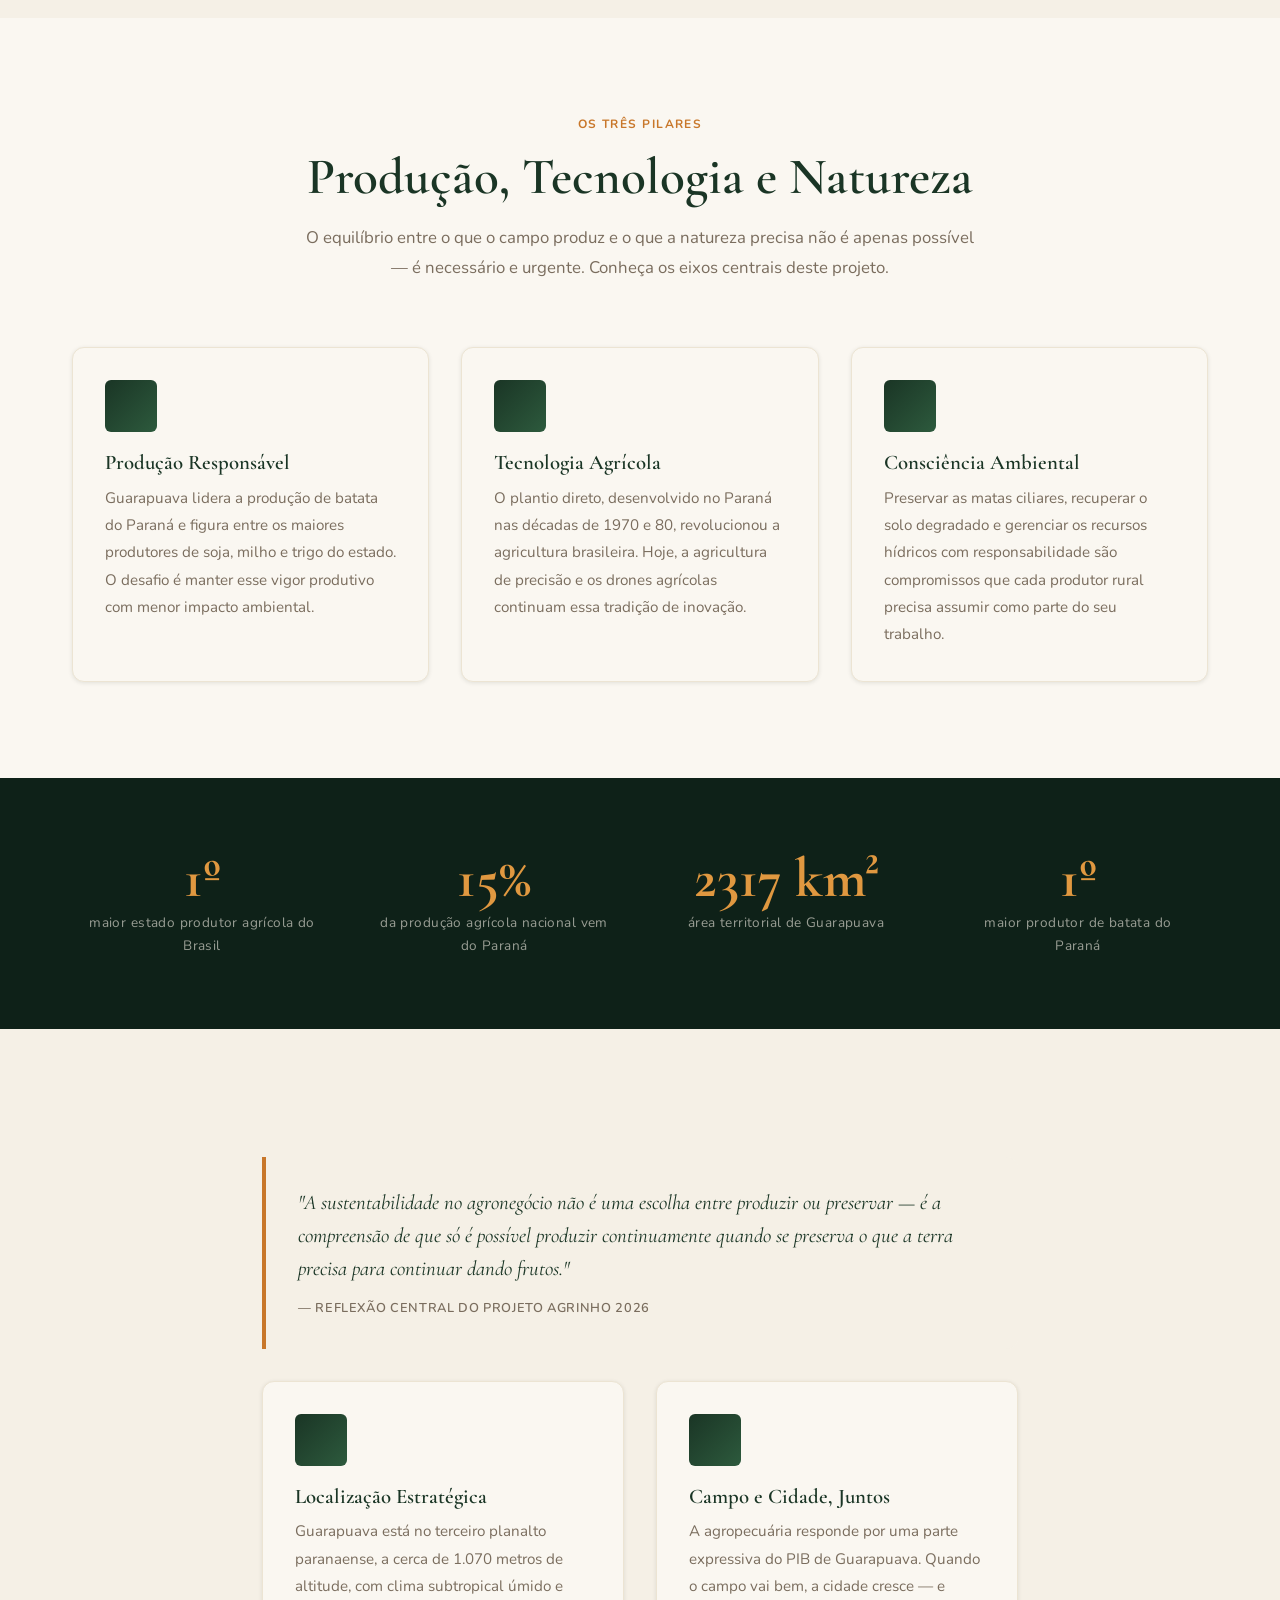
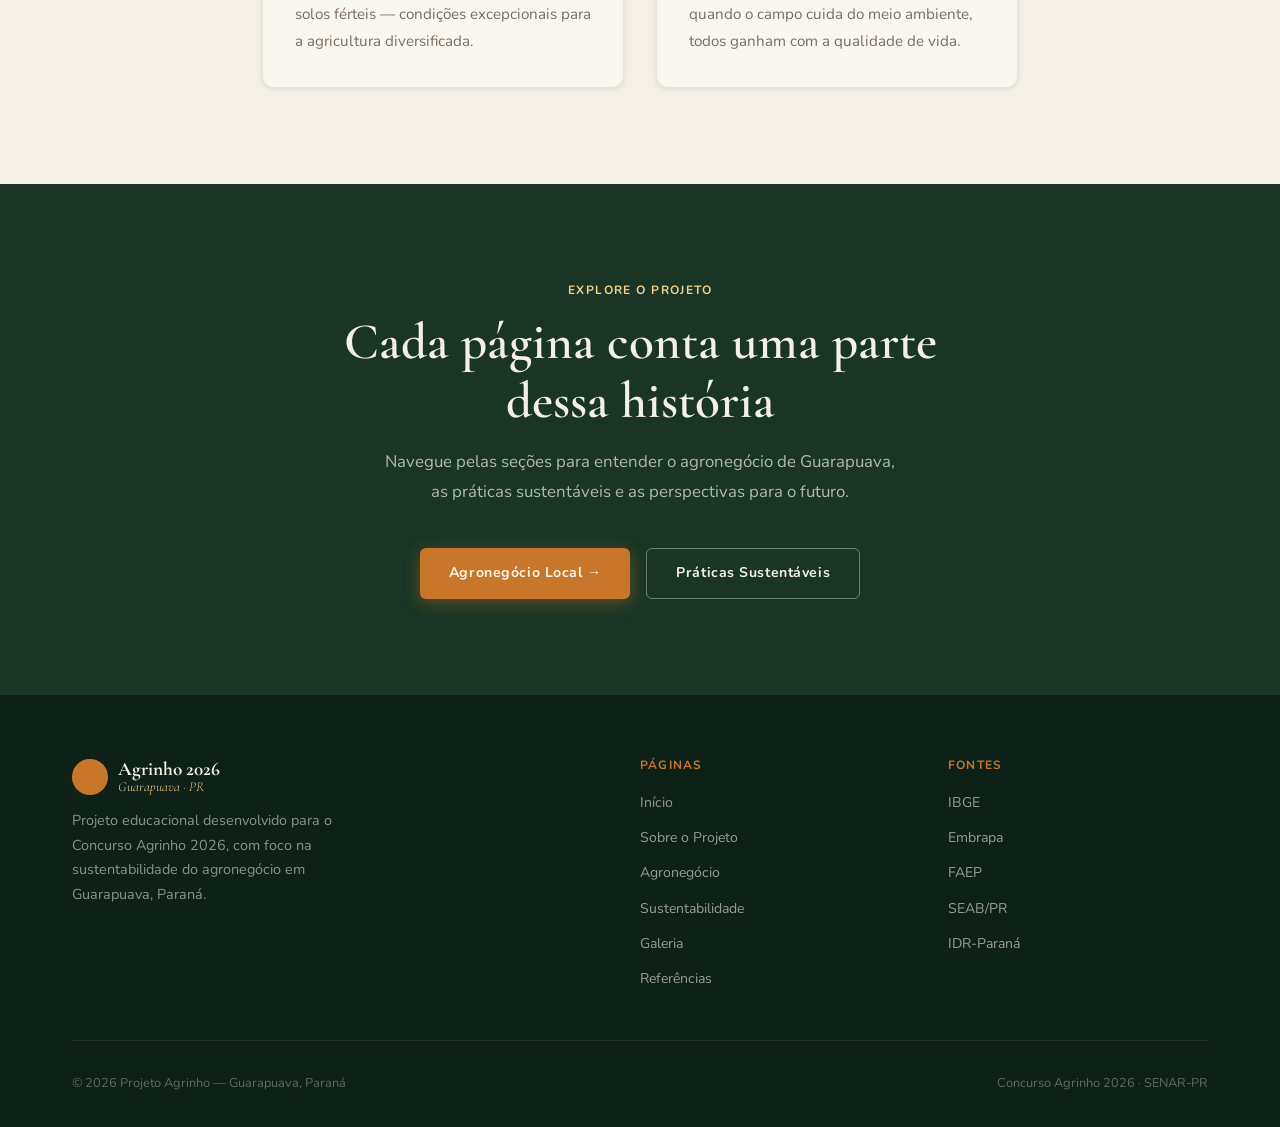
==== commit 9eadf0e8: "Update index.html" ====
--- a/index.html
+++ b/index.html
@@ -8,7 +8,7 @@
   <link rel="stylesheet" href="css/style.css">
 </head>
 <body>
-
+  
 <!-- ── Navigation ──────────────────────────────────────── -->
 <nav class="nav" id="main-nav">
   <a class="nav-logo" href="index.html">
